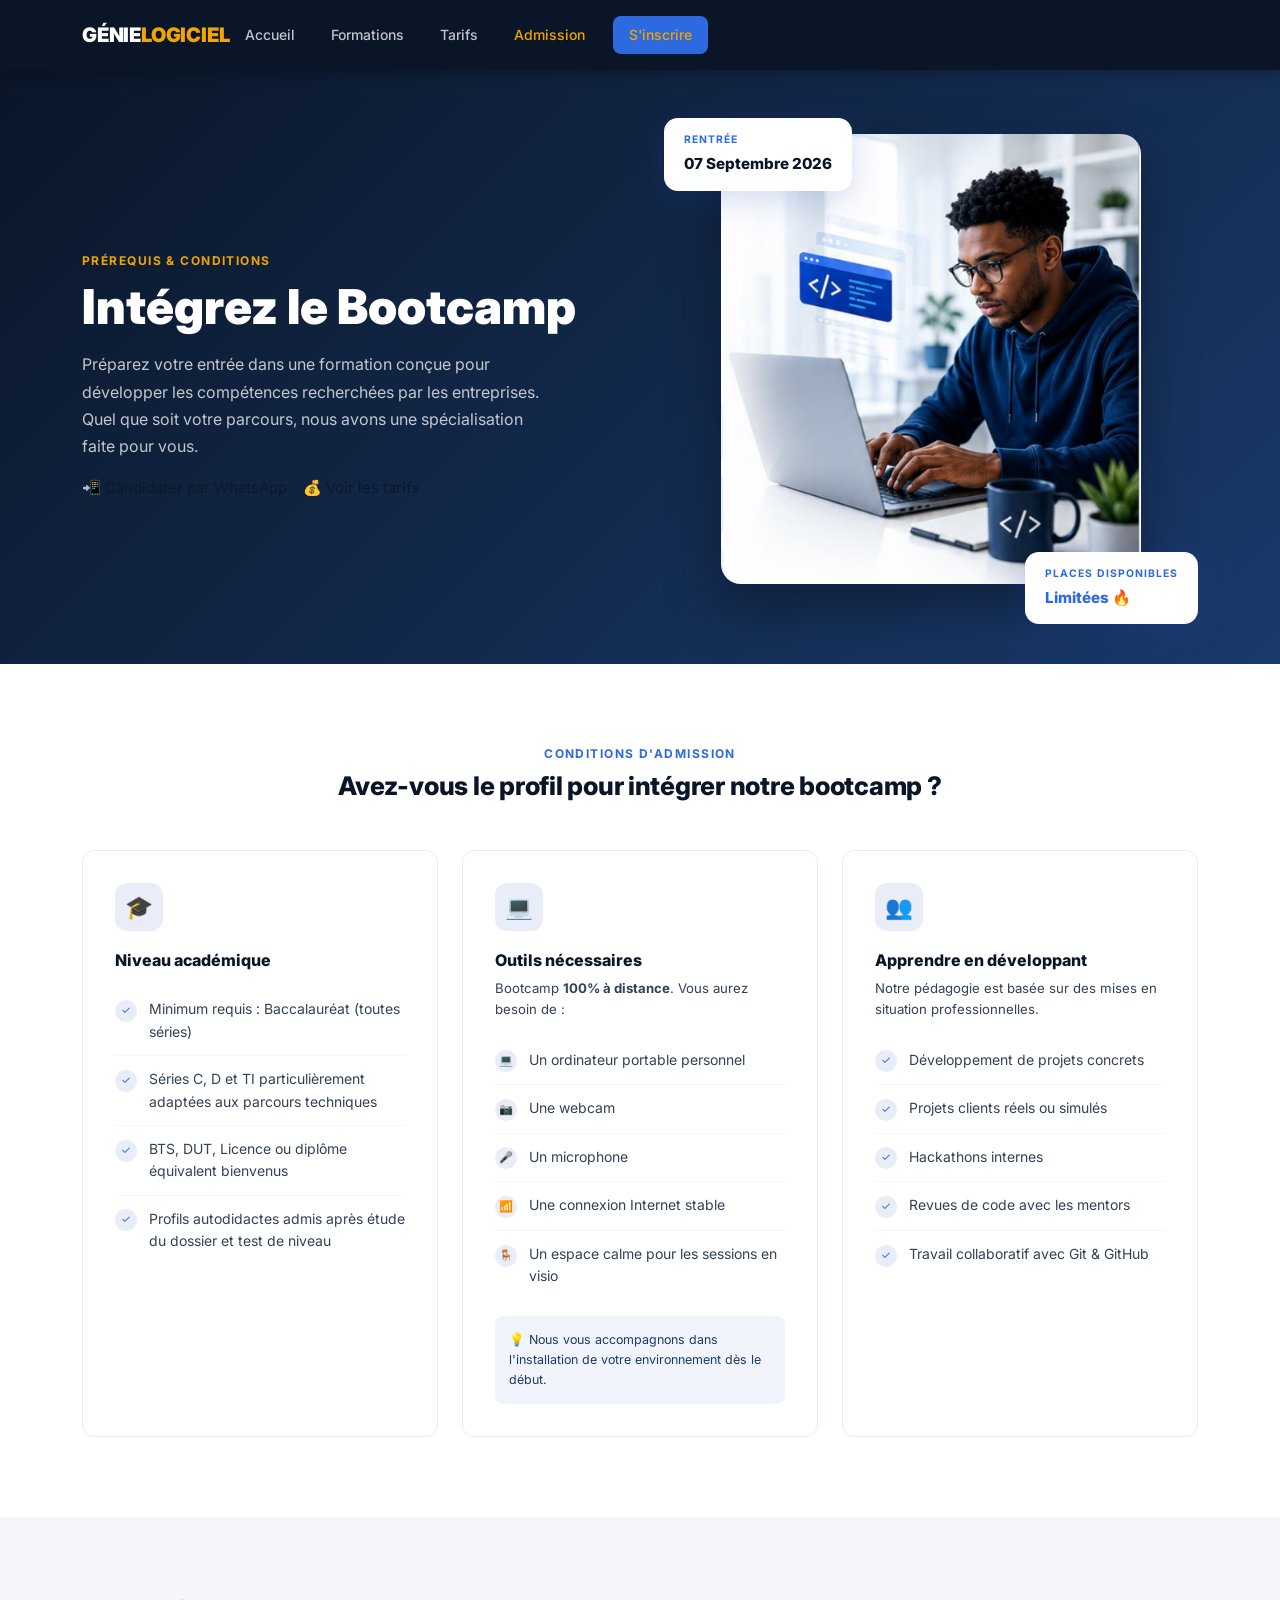
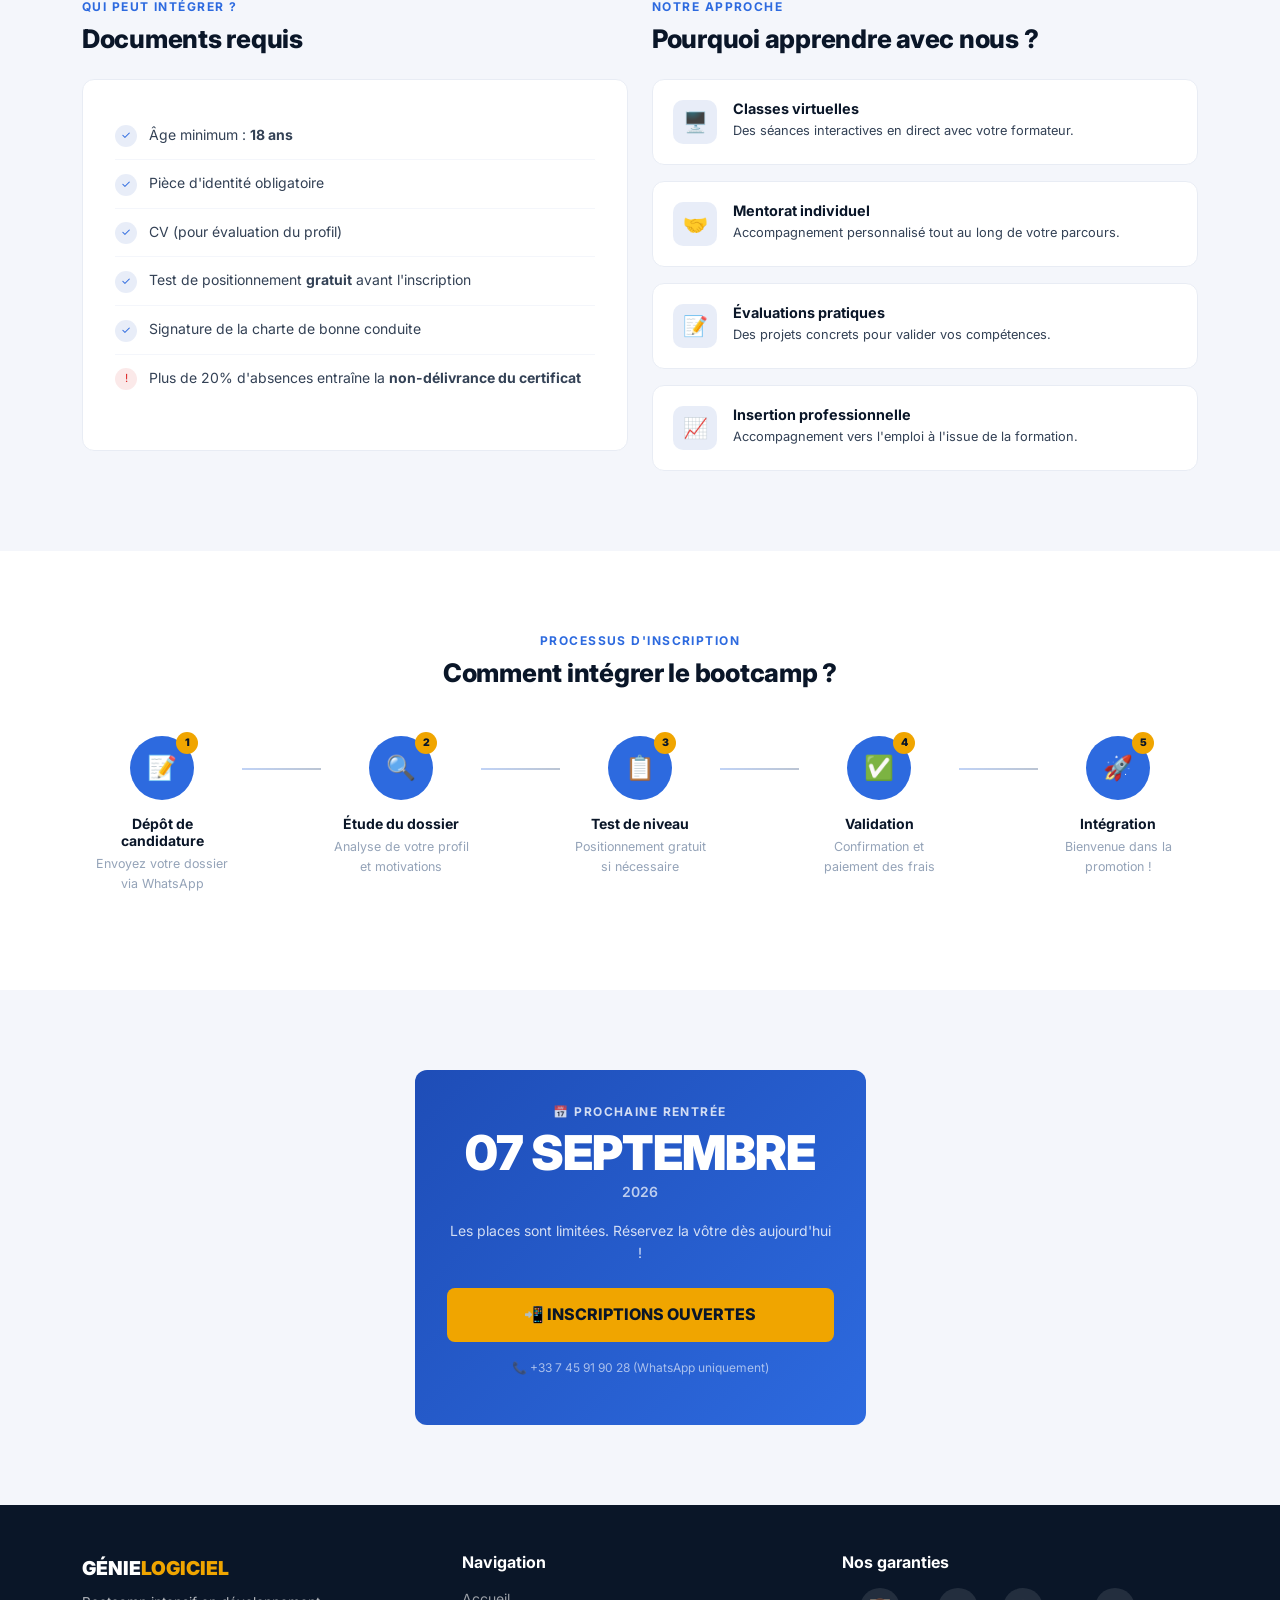
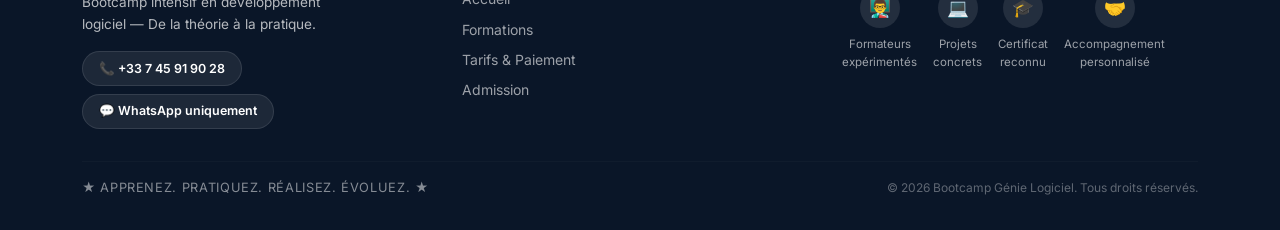
==== admission.html @ 3c38f4bf "feat(design): mise  en place des pages html, css, bootstrap" ====
<!DOCTYPE html>
<html lang="fr">
<head>
  <meta charset="UTF-8">
  <meta name="viewport" content="width=device-width, initial-scale=1.0">
  <title>Admission — Bootcamp Génie Logiciel</title>
  <link href="https://cdn.jsdelivr.net/npm/bootstrap@5.3.3/dist/css/bootstrap.min.css" rel="stylesheet">
  <link href="https://fonts.googleapis.com/css2?family=Inter:wght@400;500;600;700;800;900&display=swap" rel="stylesheet">
  <link rel="stylesheet" href="css/style.css">
  <style>
    .admission-hero-img {
      width: 100%;
      max-width: 420px;
      border-radius: 20px;
      object-fit: cover;
      box-shadow: 0 24px 56px rgba(0,0,0,.35);
    }
    .floating-card {
      position: absolute;
      background: var(--white);
      border-radius: 14px;
      padding: .875rem 1.25rem;
      box-shadow: 0 8px 32px rgba(30,77,183,.2);
    }
    .floating-card .fc-label {
      font-size: .65rem;
      font-weight: 700;
      text-transform: uppercase;
      letter-spacing: .1em;
      color: var(--blue-light);
      margin-bottom: .2rem;
    }
    .floating-card .fc-value {
      font-size: .95rem;
      font-weight: 800;
      color: var(--blue-dark);
    }
  </style>
</head>
<body>

<div id="navbar-placeholder"></div>

<!-- ── Hero avec image homme ─────────────────────────────────────────────── -->
<section style="background:linear-gradient(135deg,var(--blue-dark) 0%,var(--blue-mid) 100%);padding:4rem 0 3rem">
  <div class="container">
    <div class="row align-items-center g-5">
      <div class="col-lg-6 fade-up">
        <div class="section-eyebrow" style="color:var(--accent)">Prérequis & Conditions</div>
        <h1 style="color:var(--white);font-size:clamp(2rem,5vw,3rem);font-weight:900;margin-bottom:1rem">
          Intégrez le Bootcamp
        </h1>
        <p style="color:rgba(255,255,255,.75);font-size:1rem;max-width:460px;line-height:1.7">
          Préparez votre entrée dans une formation conçue pour développer les compétences
          recherchées par les entreprises. Quel que soit votre parcours, nous avons une
          spécialisation faite pour vous.
        </p>
        <div class="d-flex flex-wrap gap-3 mt-3">
          <a href="https://wa.me/33745919028" target="_blank" class="btn-cta">
            📲 Candidater par WhatsApp
          </a>
          <a href="tarifs.html" class="btn-outline">
            💰 Voir les tarifs
          </a>
        </div>
      </div>

      <!-- Image homme -->
      <div class="col-lg-6 d-none d-lg-block fade-up-2">
        <div style="position:relative;display:flex;justify-content:center;padding-bottom:2rem">
          <img src="assets/dev-man.png" alt="Apprenant en formation" class="admission-hero-img">
          <!-- Badge flottant haut gauche -->
          <div class="floating-card" style="top:-1rem;left:0">
            <div class="fc-label">Rentrée</div>
            <div class="fc-value">07 Septembre 2026</div>
          </div>
          <!-- Badge flottant bas droite -->
          <div class="floating-card" style="bottom:-.5rem;right:0">
            <div class="fc-label">Places disponibles</div>
            <div class="fc-value" style="color:var(--blue-light)">Limitées 🔥</div>
          </div>
        </div>
      </div>
    </div>
  </div>
</section>

<!-- ── Prérequis ──────────────────────────────────────────────────────────── -->
<section class="section">
  <div class="container">
    <div class="text-center mb-5 reveal">
      <div class="section-eyebrow">Conditions d'admission</div>
      <h2 class="section-title">Avez-vous le profil pour intégrer notre bootcamp ?</h2>
    </div>
    <div class="row g-4">
      <div class="col-lg-4 reveal">
        <div style="background:var(--white);border:1px solid var(--gray-200);border-radius:var(--radius);padding:2rem;height:100%">
          <div style="width:48px;height:48px;border-radius:12px;background:rgba(30,77,183,.1);
                      color:var(--blue-light);font-size:1.4rem;display:flex;align-items:center;
                      justify-content:center;margin-bottom:1.25rem">🎓</div>
          <h4 style="font-size:1rem;font-weight:800;color:var(--blue-dark);margin-bottom:1rem">Niveau académique</h4>
          <ul style="list-style:none;padding:0">
            <li class="admission-check"><div class="check-icon">✓</div><span>Minimum requis : Baccalauréat (toutes séries)</span></li>
            <li class="admission-check"><div class="check-icon">✓</div><span>Séries C, D et TI particulièrement adaptées aux parcours techniques</span></li>
            <li class="admission-check"><div class="check-icon">✓</div><span>BTS, DUT, Licence ou diplôme équivalent bienvenus</span></li>
            <li class="admission-check"><div class="check-icon">✓</div><span>Profils autodidactes admis après étude du dossier et test de niveau</span></li>
          </ul>
        </div>
      </div>
      <div class="col-lg-4 reveal">
        <div style="background:var(--white);border:1px solid var(--gray-200);border-radius:var(--radius);padding:2rem;height:100%">
          <div style="width:48px;height:48px;border-radius:12px;background:rgba(30,77,183,.1);
                      color:var(--blue-light);font-size:1.4rem;display:flex;align-items:center;
                      justify-content:center;margin-bottom:1.25rem">💻</div>
          <h4 style="font-size:1rem;font-weight:800;color:var(--blue-dark);margin-bottom:.5rem">Outils nécessaires</h4>
          <p style="font-size:.825rem;color:var(--gray-700);margin-bottom:1rem">Bootcamp <strong>100% à distance</strong>. Vous aurez besoin de :</p>
          <ul style="list-style:none;padding:0">
            <li class="admission-check"><div class="check-icon">💻</div><span>Un ordinateur portable personnel</span></li>
            <li class="admission-check"><div class="check-icon">📷</div><span>Une webcam</span></li>
            <li class="admission-check"><div class="check-icon">🎤</div><span>Un microphone</span></li>
            <li class="admission-check"><div class="check-icon">📶</div><span>Une connexion Internet stable</span></li>
            <li class="admission-check"><div class="check-icon">🪑</div><span>Un espace calme pour les sessions en visio</span></li>
          </ul>
          <div style="background:rgba(30,77,183,.06);border-radius:var(--radius-sm);padding:.875rem;margin-top:1rem">
            <p style="font-size:.78rem;color:var(--blue-mid);margin:0;line-height:1.6">
              💡 Nous vous accompagnons dans l'installation de votre environnement dès le début.
            </p>
          </div>
        </div>
      </div>
      <div class="col-lg-4 reveal">
        <div style="background:var(--white);border:1px solid var(--gray-200);border-radius:var(--radius);padding:2rem;height:100%">
          <div style="width:48px;height:48px;border-radius:12px;background:rgba(30,77,183,.1);
                      color:var(--blue-light);font-size:1.4rem;display:flex;align-items:center;
                      justify-content:center;margin-bottom:1.25rem">👥</div>
          <h4 style="font-size:1rem;font-weight:800;color:var(--blue-dark);margin-bottom:.5rem">Apprendre en développant</h4>
          <p style="font-size:.825rem;color:var(--gray-700);margin-bottom:1rem">Notre pédagogie est basée sur des mises en situation professionnelles.</p>
          <ul style="list-style:none;padding:0">
            <li class="admission-check"><div class="check-icon">✓</div><span>Développement de projets concrets</span></li>
            <li class="admission-check"><div class="check-icon">✓</div><span>Projets clients réels ou simulés</span></li>
            <li class="admission-check"><div class="check-icon">✓</div><span>Hackathons internes</span></li>
            <li class="admission-check"><div class="check-icon">✓</div><span>Revues de code avec les mentors</span></li>
            <li class="admission-check"><div class="check-icon">✓</div><span>Travail collaboratif avec Git & GitHub</span></li>
          </ul>
        </div>
      </div>
    </div>
  </div>
</section>

<!-- ── Conditions spécifiques ─────────────────────────────────────────────── -->
<section class="section section-alt">
  <div class="container">
    <div class="row g-4 justify-content-center">
      <div class="col-lg-6 reveal">
        <div class="section-eyebrow">Qui peut intégrer ?</div>
        <h2 class="section-title mb-4">Documents requis</h2>
        <div style="background:var(--white);border:1px solid var(--gray-200);border-radius:var(--radius);padding:2rem">
          <ul style="list-style:none;padding:0">
            <li class="admission-check"><div class="check-icon">✓</div><span>Âge minimum : <strong>18 ans</strong></span></li>
            <li class="admission-check"><div class="check-icon">✓</div><span>Pièce d'identité obligatoire</span></li>
            <li class="admission-check"><div class="check-icon">✓</div><span>CV (pour évaluation du profil)</span></li>
            <li class="admission-check"><div class="check-icon">✓</div><span>Test de positionnement <strong>gratuit</strong> avant l'inscription</span></li>
            <li class="admission-check"><div class="check-icon">✓</div><span>Signature de la charte de bonne conduite</span></li>
            <li class="admission-check">
              <div class="check-icon" style="background:rgba(220,38,38,.1);color:#dc2626">!</div>
              <span>Plus de 20% d'absences entraîne la <strong>non-délivrance du certificat</strong></span>
            </li>
          </ul>
        </div>
      </div>

      <!-- Pourquoi nous -->
      <div class="col-lg-6 reveal">
        <div class="section-eyebrow">Notre approche</div>
        <h2 class="section-title mb-4">Pourquoi apprendre avec nous ?</h2>
        <div class="d-flex flex-column gap-3">
          <div class="why-card">
            <div class="why-icon">🖥️</div>
            <div><h6>Classes virtuelles</h6><p>Des séances interactives en direct avec votre formateur.</p></div>
          </div>
          <div class="why-card">
            <div class="why-icon">🤝</div>
            <div><h6>Mentorat individuel</h6><p>Accompagnement personnalisé tout au long de votre parcours.</p></div>
          </div>
          <div class="why-card">
            <div class="why-icon">📝</div>
            <div><h6>Évaluations pratiques</h6><p>Des projets concrets pour valider vos compétences.</p></div>
          </div>
          <div class="why-card">
            <div class="why-icon">📈</div>
            <div><h6>Insertion professionnelle</h6><p>Accompagnement vers l'emploi à l'issue de la formation.</p></div>
          </div>
        </div>
      </div>
    </div>
  </div>
</section>

<!-- ── Process ────────────────────────────────────────────────────────────── -->
<section class="section">
  <div class="container">
    <div class="text-center mb-5 reveal">
      <div class="section-eyebrow">Processus d'inscription</div>
      <h2 class="section-title">Comment intégrer le bootcamp ?</h2>
    </div>
    <div class="d-flex align-items-start justify-content-center flex-wrap gap-0 reveal">
      <div class="process-step" style="max-width:160px">
        <div class="step-icon">📝<div class="step-num">1</div></div>
        <h5>Dépôt de candidature</h5>
        <p>Envoyez votre dossier via WhatsApp</p>
      </div>
      <div class="process-connector d-none d-md-block" style="min-width:40px;margin-top:2rem"></div>
      <div class="process-step" style="max-width:160px">
        <div class="step-icon">🔍<div class="step-num">2</div></div>
        <h5>Étude du dossier</h5>
        <p>Analyse de votre profil et motivations</p>
      </div>
      <div class="process-connector d-none d-md-block" style="min-width:40px;margin-top:2rem"></div>
      <div class="process-step" style="max-width:160px">
        <div class="step-icon">📋<div class="step-num">3</div></div>
        <h5>Test de niveau</h5>
        <p>Positionnement gratuit si nécessaire</p>
      </div>
      <div class="process-connector d-none d-md-block" style="min-width:40px;margin-top:2rem"></div>
      <div class="process-step" style="max-width:160px">
        <div class="step-icon">✅<div class="step-num">4</div></div>
        <h5>Validation</h5>
        <p>Confirmation et paiement des frais</p>
      </div>
      <div class="process-connector d-none d-md-block" style="min-width:40px;margin-top:2rem"></div>
      <div class="process-step" style="max-width:160px">
        <div class="step-icon">🚀<div class="step-num">5</div></div>
        <h5>Intégration</h5>
        <p>Bienvenue dans la promotion !</p>
      </div>
    </div>
  </div>
</section>

<!-- ── Rentree CTA ────────────────────────────────────────────────────────── -->
<section class="section section-alt">
  <div class="container">
    <div class="row g-4 justify-content-center">
      <div class="col-lg-5 reveal">
        <div class="rentree-box">
          <div class="section-eyebrow" style="color:rgba(255,255,255,.8)">📅 Prochaine rentrée</div>
          <div class="rentree-date mt-2 mb-1">07 SEPTEMBRE</div>
          <div style="color:rgba(255,255,255,.7);font-size:.875rem;font-weight:600">2026</div>
          <p style="color:rgba(255,255,255,.8);font-size:.875rem;margin:1rem 0 1.5rem">
            Les places sont limitées. Réservez la vôtre dès aujourd'hui !
          </p>
          <a href="https://wa.me/33745919028" target="_blank" class="btn-inscrit">
            📲 INSCRIPTIONS OUVERTES
          </a>
          <p style="color:rgba(255,255,255,.6);font-size:.75rem;margin-top:1rem">
            📞 +33 7 45 91 90 28 (WhatsApp uniquement)
          </p>
        </div>
      </div>
    </div>
  </div>
</section>

<div id="footer-placeholder"></div>
<script src="https://cdn.jsdelivr.net/npm/bootstrap@5.3.3/dist/js/bootstrap.bundle.min.js"></script>
<script src="js/layout.js"></script>
<script src="js/main.js"></script>
</body>
</html>
---- css/style.css ----
/* ── Variables ─────────────────────────────────────────────────────────────── */
:root {
  --blue-dark:   #0a1628;
  --blue-mid:    #1a3a6b;
  --blue-main:   #1e4db7;
  --blue-light:  #2d6adf;
  --accent:      #f0a500;
  --white:       #ffffff;
  --gray-100:    #f4f6fb;
  --gray-200:    #e8ecf4;
  --gray-400:    #94a3b8;
  --gray-700:    #334155;
  --text:        #0f172a;
  --radius:      12px;
  --radius-sm:   8px;
  --shadow:      0 4px 24px rgba(30,77,183,.12);
  --shadow-lg:   0 8px 40px rgba(10,22,40,.18);
}

/* ── Reset & Base ──────────────────────────────────────────────────────────── */
*, *::before, *::after { box-sizing: border-box; margin: 0; padding: 0; }

body {
  font-family: 'Inter', 'Segoe UI', sans-serif;
  color: var(--text);
  background: var(--white);
  line-height: 1.6;
  font-size: 15px;
}

a { color: inherit; text-decoration: none; }
img { max-width: 100%; height: auto; }

/* ── Typography ────────────────────────────────────────────────────────────── */
.display-title {
  font-size: clamp(2.5rem, 6vw, 4.5rem);
  font-weight: 900;
  line-height: 1.05;
  letter-spacing: -.02em;
}

.display-title .accent { color: var(--accent); }
.display-title .blue   { color: var(--blue-light); }

.section-title {
  font-size: clamp(1.2rem, 3vw, 1.6rem);
  font-weight: 800;
  color: var(--blue-dark);
  letter-spacing: -.01em;
}

.section-eyebrow {
  font-size: .75rem;
  font-weight: 700;
  letter-spacing: .12em;
  text-transform: uppercase;
  color: var(--blue-light);
  margin-bottom: .5rem;
}

/* ── Navbar ────────────────────────────────────────────────────────────────── */
.navbar-bootcamp {
  background: var(--blue-dark);
  padding: 1rem 0;
  position: sticky;
  top: 0;
  z-index: 1000;
  box-shadow: 0 2px 16px rgba(0,0,0,.3);
}

.navbar-bootcamp .brand {
  font-size: 1.25rem;
  font-weight: 900;
  color: var(--white);
  letter-spacing: -.01em;
}

.navbar-bootcamp .brand span { color: var(--accent); }

.navbar-bootcamp .nav-link {
  color: rgba(255,255,255,.75) !important;
  font-size: .875rem;
  font-weight: 500;
  transition: color .2s;
  padding: .5rem 1rem !important;
}

.navbar-bootcamp .nav-link:hover { color: var(--white) !important; }

.navbar-bootcamp .nav-link.active { color: var(--accent) !important; }

.btn-nav {
  background: var(--blue-light);
  color: var(--white) !important;
  border-radius: var(--radius-sm);
  padding: .5rem 1.25rem !important;
  font-weight: 700;
  transition: background .2s;
}

.btn-nav:hover { background: var(--accent) !important; color: var(--blue-dark) !important; }

/* ── Hero ──────────────────────────────────────────────────────────────────── */
.hero {
  background: linear-gradient(135deg, var(--blue-dark) 0%, var(--blue-mid) 60%, var(--blue-main) 100%);
  padding: 5rem 0 4rem;
  position: relative;
  overflow: hidden;
}

.hero::before {
  content: '</>';
  position: absolute;
  right: -2rem;
  top: 50%;
  transform: translateY(-50%);
  font-size: clamp(8rem, 20vw, 18rem);
  font-weight: 900;
  color: rgba(255,255,255,.04);
  font-family: monospace;
  pointer-events: none;
}

.hero .badge-stage {
  display: inline-flex;
  align-items: center;
  gap: .5rem;
  background: var(--blue-light);
  color: var(--white);
  font-size: .8rem;
  font-weight: 700;
  padding: .5rem 1rem;
  border-radius: 100px;
  margin-bottom: 1.5rem;
}

.hero h1 {
  font-size: clamp(2.8rem, 7vw, 5rem);
  font-weight: 900;
  color: var(--white);
  line-height: 1;
  letter-spacing: -.03em;
  margin-bottom: 1rem;
}

.hero h1 .subtitle {
  display: block;
  font-size: clamp(1rem, 2.5vw, 1.5rem);
  font-weight: 400;
  color: rgba(255,255,255,.7);
  letter-spacing: 0;
  margin-top: .5rem;
}

.hero .tagline {
  color: rgba(255,255,255,.8);
  font-size: 1.05rem;
  margin: 1.5rem 0 2rem;
  max-width: 480px;
}

.hero .btn-cta {
  background: var(--accent);
  color: var(--blue-dark);
  font-weight: 800;
  font-size: 1rem;
  padding: .875rem 2rem;
  border-radius: var(--radius-sm);
  border: none;
  transition: transform .2s, box-shadow .2s;
  display: inline-flex;
  align-items: center;
  gap: .5rem;
}

.hero .btn-cta:hover {
  transform: translateY(-2px);
  box-shadow: 0 8px 24px rgba(240,165,0,.4);
}

.hero .btn-outline {
  border: 2px solid rgba(255,255,255,.3);
  color: var(--white);
  font-weight: 600;
  padding: .875rem 1.5rem;
  border-radius: var(--radius-sm);
  transition: border-color .2s, background .2s;
  display: inline-flex;
  align-items: center;
  gap: .5rem;
}

.hero .btn-outline:hover { border-color: var(--white); background: rgba(255,255,255,.08); }

.hero-pills {
  display: flex;
  flex-wrap: wrap;
  gap: .75rem;
  margin-top: 2.5rem;
}

.hero-pill {
  display: flex;
  align-items: center;
  gap: .5rem;
  background: rgba(255,255,255,.1);
  border: 1px solid rgba(255,255,255,.15);
  color: var(--white);
  font-size: .8rem;
  font-weight: 600;
  padding: .4rem .9rem;
  border-radius: 100px;
}

.hero-pill .dot {
  width: 6px; height: 6px;
  border-radius: 50%;
  background: var(--accent);
}

/* ── Section base ──────────────────────────────────────────────────────────── */
.section { padding: 5rem 0; }
.section-alt { background: var(--gray-100); }
.section-dark { background: var(--blue-dark); }

/* ── Cards ─────────────────────────────────────────────────────────────────── */
.card-spec {
  background: var(--white);
  border: 1px solid var(--gray-200);
  border-radius: var(--radius);
  padding: 1.75rem;
  height: 100%;
  transition: box-shadow .2s, transform .2s;
}

.card-spec:hover {
  box-shadow: var(--shadow);
  transform: translateY(-3px);
}

.card-spec .card-num {
  width: 36px; height: 36px;
  border-radius: 10px;
  background: var(--blue-main);
  color: var(--white);
  font-size: .85rem;
  font-weight: 800;
  display: flex;
  align-items: center;
  justify-content: center;
  margin-bottom: 1rem;
}

.card-spec h3 {
  font-size: 1.05rem;
  font-weight: 800;
  color: var(--blue-dark);
  margin-bottom: .5rem;
}

.card-spec p {
  font-size: .875rem;
  color: var(--gray-700);
  margin-bottom: 1rem;
}

.card-spec .tech-list {
  display: flex;
  flex-wrap: wrap;
  gap: .4rem;
  margin-bottom: 1rem;
}

.tech-badge {
  font-size: .72rem;
  font-weight: 600;
  padding: .25rem .6rem;
  border-radius: 6px;
  background: var(--gray-100);
  color: var(--blue-mid);
  border: 1px solid var(--gray-200);
}

.card-spec .card-meta {
  border-top: 1px solid var(--gray-200);
  padding-top: 1rem;
  margin-top: auto;
  display: flex;
  justify-content: space-between;
  align-items: center;
}

.card-spec .meta-duration {
  font-size: .78rem;
  color: var(--gray-400);
  font-weight: 500;
}

.card-spec .meta-price {
  font-size: .95rem;
  font-weight: 800;
  color: var(--blue-light);
}

.card-spec .card-badge {
  font-size: .7rem;
  font-weight: 700;
  padding: .2rem .5rem;
  border-radius: 4px;
  background: rgba(30,77,183,.1);
  color: var(--blue-light);
}

/* ── Technology grid ───────────────────────────────────────────────────────── */
.tech-category {
  background: var(--white);
  border: 1px solid var(--gray-200);
  border-radius: var(--radius);
  padding: 1.5rem;
  height: 100%;
}

.tech-category h4 {
  font-size: .8rem;
  font-weight: 800;
  text-transform: uppercase;
  letter-spacing: .1em;
  color: var(--blue-light);
  margin-bottom: 1rem;
  padding-bottom: .75rem;
  border-bottom: 2px solid var(--blue-light);
  display: flex;
  align-items: center;
  gap: .5rem;
}

.tech-category ul {
  list-style: none;
  padding: 0;
}

.tech-category ul li {
  font-size: .875rem;
  color: var(--gray-700);
  padding: .4rem 0;
  border-bottom: 1px solid var(--gray-100);
  display: flex;
  align-items: center;
  gap: .5rem;
}

.tech-category ul li:last-child { border-bottom: none; }

.tech-category ul li::before {
  content: '';
  width: 6px; height: 6px;
  border-radius: 50%;
  background: var(--blue-light);
  flex-shrink: 0;
}

/* ── Pricing table ─────────────────────────────────────────────────────────── */
.pricing-table {
  border-radius: var(--radius);
  overflow: hidden;
  box-shadow: var(--shadow);
}

.pricing-table thead {
  background: var(--blue-dark);
  color: var(--white);
}

.pricing-table thead th {
  padding: 1rem 1.25rem;
  font-size: .8rem;
  font-weight: 700;
  text-transform: uppercase;
  letter-spacing: .08em;
}

.pricing-table tbody tr {
  border-bottom: 1px solid var(--gray-200);
  transition: background .15s;
}

.pricing-table tbody tr:hover { background: var(--gray-100); }

.pricing-table tbody td {
  padding: 1rem 1.25rem;
  font-size: .9rem;
  vertical-align: middle;
}

.pricing-table .price-standard { color: var(--gray-700); }

.pricing-table .price-discounted {
  font-weight: 800;
  color: var(--blue-light);
}

.pricing-table .row-icon {
  width: 32px; height: 32px;
  border-radius: 8px;
  background: rgba(30,77,183,.1);
  display: flex;
  align-items: center;
  justify-content: center;
  font-size: 1rem;
}

.discount-badge {
  display: inline-flex;
  align-items: center;
  gap: .4rem;
  background: rgba(30,77,183,.1);
  color: var(--blue-light);
  font-size: .8rem;
  font-weight: 700;
  padding: .5rem 1rem;
  border-radius: 100px;
}

/* ── Process steps ─────────────────────────────────────────────────────────── */
.process-step {
  display: flex;
  flex-direction: column;
  align-items: center;
  text-align: center;
  position: relative;
  padding: 0 .5rem;
}

.process-step .step-icon {
  width: 64px; height: 64px;
  border-radius: 50%;
  background: var(--blue-light);
  color: var(--white);
  font-size: 1.5rem;
  display: flex;
  align-items: center;
  justify-content: center;
  margin-bottom: 1rem;
  position: relative;
  z-index: 1;
}

.process-step .step-num {
  position: absolute;
  top: -4px;
  right: -4px;
  width: 22px; height: 22px;
  border-radius: 50%;
  background: var(--accent);
  color: var(--blue-dark);
  font-size: .65rem;
  font-weight: 900;
  display: flex;
  align-items: center;
  justify-content: center;
}

.process-step h5 {
  font-size: .875rem;
  font-weight: 700;
  color: var(--blue-dark);
  margin-bottom: .25rem;
}

.process-step p {
  font-size: .78rem;
  color: var(--gray-400);
}

.process-connector {
  flex: 1;
  height: 2px;
  background: linear-gradient(90deg, var(--blue-light), var(--blue-mid));
  margin-top: -2.5rem;
  opacity: .3;
}

/* ── Why us cards ──────────────────────────────────────────────────────────── */
.why-card {
  display: flex;
  align-items: flex-start;
  gap: 1rem;
  padding: 1.25rem;
  border-radius: var(--radius);
  background: var(--white);
  border: 1px solid var(--gray-200);
  height: 100%;
  transition: box-shadow .2s;
}

.why-card:hover { box-shadow: var(--shadow); }

.why-card .why-icon {
  width: 44px; height: 44px;
  border-radius: 10px;
  background: rgba(30,77,183,.1);
  color: var(--blue-light);
  font-size: 1.25rem;
  display: flex;
  align-items: center;
  justify-content: center;
  flex-shrink: 0;
}

.why-card h6 {
  font-size: .9rem;
  font-weight: 700;
  color: var(--blue-dark);
  margin-bottom: .25rem;
}

.why-card p {
  font-size: .8rem;
  color: var(--gray-700);
  margin: 0;
}

/* ── Admission list ────────────────────────────────────────────────────────── */
.admission-check {
  display: flex;
  align-items: flex-start;
  gap: .75rem;
  padding: .75rem 0;
  border-bottom: 1px solid var(--gray-100);
}

.admission-check:last-child { border-bottom: none; }

.admission-check .check-icon {
  width: 22px; height: 22px;
  border-radius: 50%;
  background: rgba(30,77,183,.1);
  color: var(--blue-light);
  font-size: .7rem;
  display: flex;
  align-items: center;
  justify-content: center;
  flex-shrink: 0;
  margin-top: .1rem;
}

.admission-check span {
  font-size: .875rem;
  color: var(--gray-700);
}

/* ── Rentree box ───────────────────────────────────────────────────────────── */
.rentree-box {
  background: linear-gradient(135deg, var(--blue-main), var(--blue-light));
  border-radius: var(--radius);
  padding: 2rem;
  color: var(--white);
  text-align: center;
}

.rentree-box .rentree-date {
  font-size: clamp(2rem, 5vw, 3rem);
  font-weight: 900;
  letter-spacing: -.02em;
  line-height: 1;
}

.rentree-box .btn-inscrit {
  background: var(--accent);
  color: var(--blue-dark);
  font-weight: 800;
  padding: .875rem 2rem;
  border-radius: var(--radius-sm);
  border: none;
  display: inline-flex;
  align-items: center;
  gap: .5rem;
  font-size: 1rem;
  transition: transform .2s;
  width: 100%;
  justify-content: center;
}

.rentree-box .btn-inscrit:hover { transform: scale(1.02); }

/* ── Payment table ─────────────────────────────────────────────────────────── */
.payment-row {
  display: flex;
  align-items: flex-start;
  gap: 1rem;
  padding: 1rem 0;
  border-bottom: 1px solid var(--gray-200);
}

.payment-row:last-child { border-bottom: none; }

.payment-row .pay-icon {
  width: 36px; height: 36px;
  border-radius: 8px;
  background: rgba(30,77,183,.1);
  color: var(--blue-light);
  font-size: 1rem;
  display: flex;
  align-items: center;
  justify-content: center;
  flex-shrink: 0;
}

.payment-row strong {
  font-size: .875rem;
  color: var(--blue-dark);
  display: block;
  margin-bottom: .2rem;
}

.payment-row span {
  font-size: .8rem;
  color: var(--gray-700);
}

/* ── Footer ────────────────────────────────────────────────────────────────── */
.footer {
  background: var(--blue-dark);
  padding: 3rem 0 2rem;
  color: rgba(255,255,255,.7);
}

.footer .brand {
  font-size: 1.2rem;
  font-weight: 900;
  color: var(--white);
  margin-bottom: .5rem;
}

.footer .brand span { color: var(--accent); }

.footer-badge {
  display: inline-flex;
  align-items: center;
  gap: .5rem;
  background: rgba(255,255,255,.08);
  border: 1px solid rgba(255,255,255,.1);
  border-radius: 100px;
  padding: .4rem 1rem;
  font-size: .78rem;
  color: var(--white);
  font-weight: 600;
}

.footer .footer-icon {
  display: flex;
  flex-direction: column;
  align-items: center;
  gap: .4rem;
  font-size: .72rem;
  color: rgba(255,255,255,.6);
  text-align: center;
}

.footer .footer-icon .icon-circle {
  width: 40px; height: 40px;
  border-radius: 50%;
  background: rgba(255,255,255,.1);
  display: flex;
  align-items: center;
  justify-content: center;
  font-size: 1.1rem;
  color: var(--white);
}

.footer-divider {
  border-color: rgba(255,255,255,.1);
  margin: 2rem 0 1rem;
}

.footer .tagline-footer {
  font-size: .8rem;
  color: rgba(255,255,255,.5);
  letter-spacing: .05em;
}

/* ── Page nav tabs ─────────────────────────────────────────────────────────── */
.page-tabs {
  display: flex;
  gap: 0;
  background: var(--gray-100);
  border-radius: var(--radius-sm);
  padding: .35rem;
  flex-wrap: wrap;
}

.page-tab {
  flex: 1;
  min-width: 120px;
  text-align: center;
  padding: .6rem 1rem;
  border-radius: 6px;
  font-size: .8rem;
  font-weight: 600;
  color: var(--gray-700);
  cursor: pointer;
  transition: all .2s;
  border: none;
  background: none;
}

.page-tab.active {
  background: var(--white);
  color: var(--blue-light);
  box-shadow: 0 2px 8px rgba(0,0,0,.08);
}

/* ── Responsive ────────────────────────────────────────────────────────────── */
@media (max-width: 768px) {
  .section { padding: 3rem 0; }
  .hero { padding: 3rem 0 2.5rem; }
  .hero::before { font-size: 6rem; opacity: .03; }
  .process-connector { display: none; }
}

/* ── Animations ────────────────────────────────────────────────────────────── */
@keyframes fadeUp {
  from { opacity: 0; transform: translateY(20px); }
  to   { opacity: 1; transform: translateY(0); }
}

.fade-up { animation: fadeUp .5s ease forwards; }
.fade-up-2 { animation: fadeUp .5s .1s ease both; }
.fade-up-3 { animation: fadeUp .5s .2s ease both; }
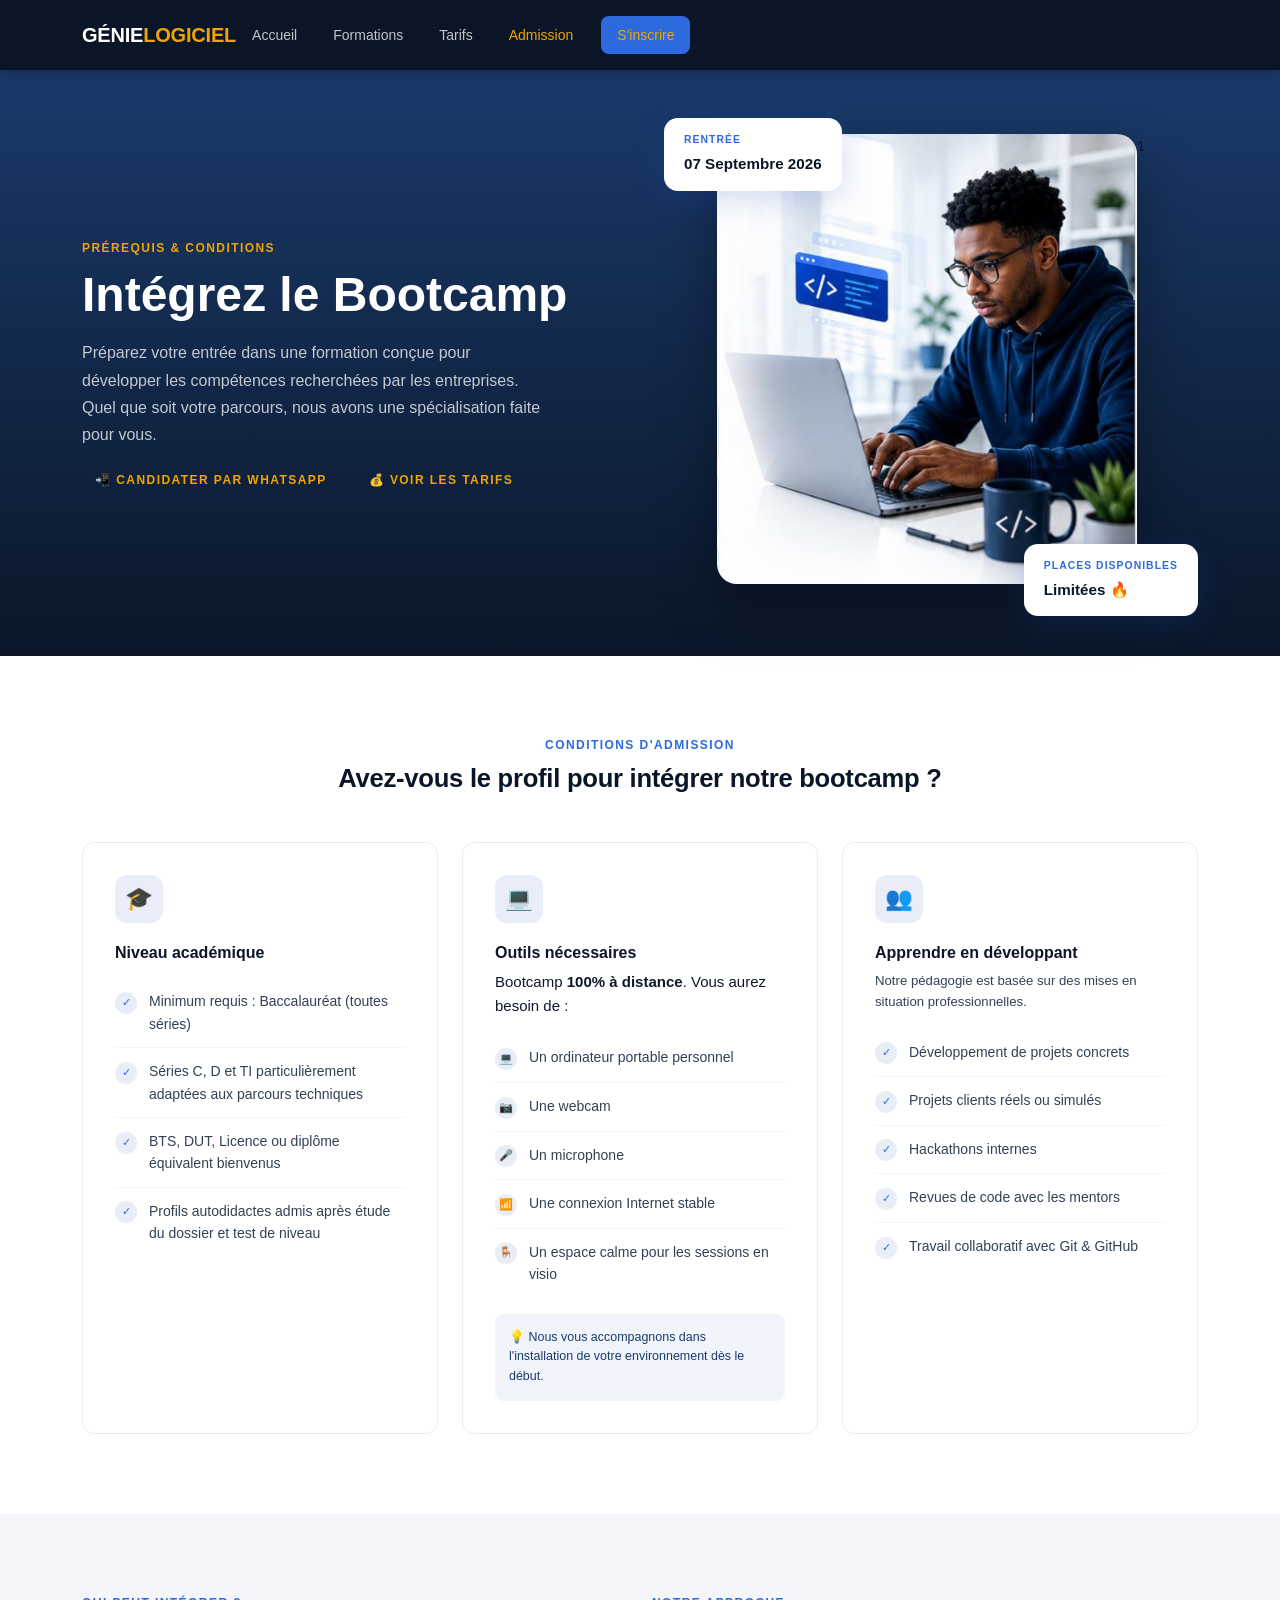
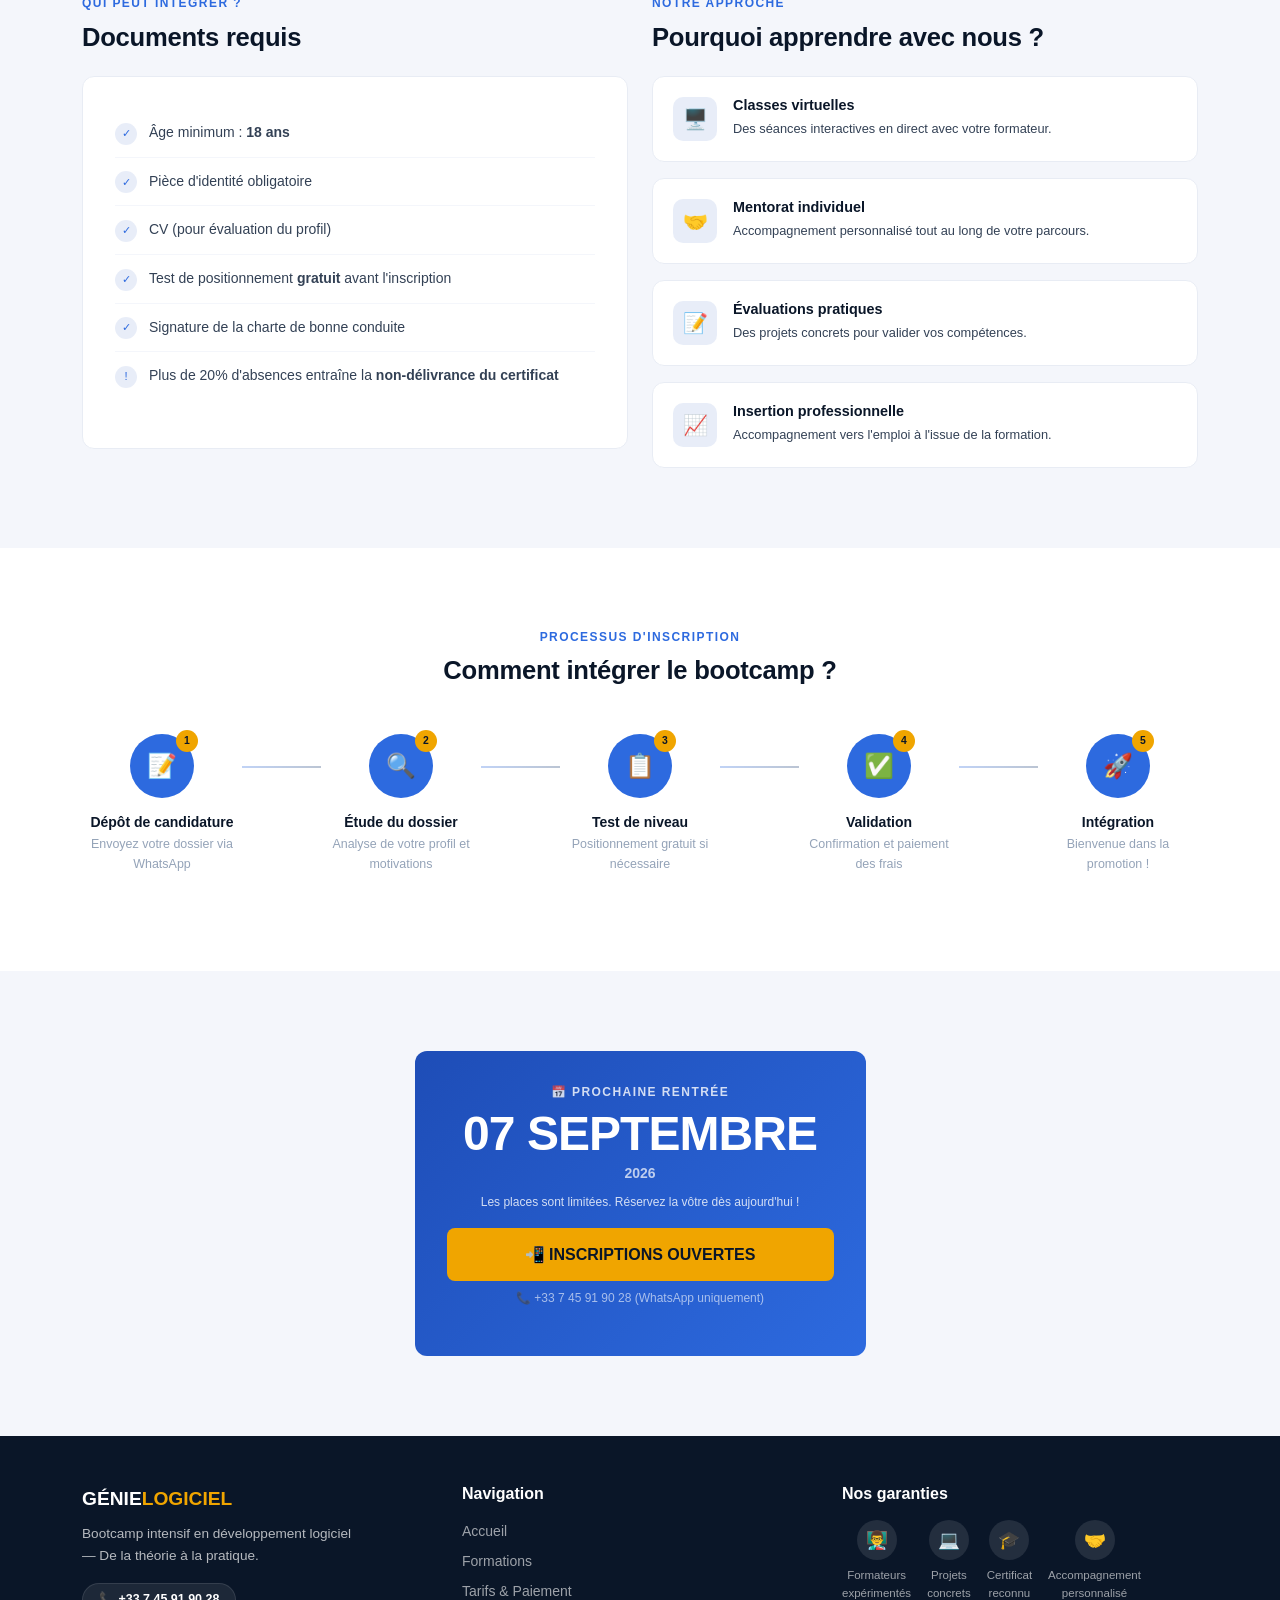
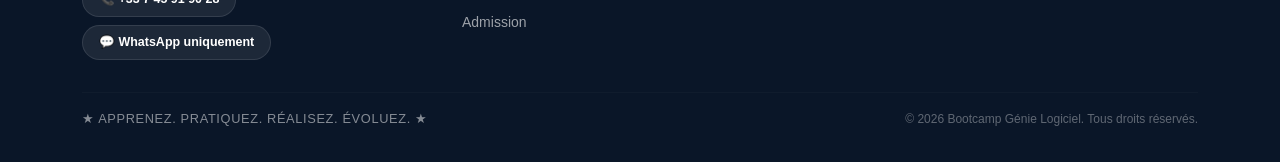
==== commit 1da747cc: "Amelioration du style du fichier admission.html" ====
--- a/admission.html
+++ b/admission.html
@@ -7,59 +7,28 @@
   <link href="https://cdn.jsdelivr.net/npm/bootstrap@5.3.3/dist/css/bootstrap.min.css" rel="stylesheet">
   <link href="https://fonts.googleapis.com/css2?family=Inter:wght@400;500;600;700;800;900&display=swap" rel="stylesheet">
   <link rel="stylesheet" href="css/style.css">
-  <style>
-    .admission-hero-img {
-      width: 100%;
-      max-width: 420px;
-      border-radius: 20px;
-      object-fit: cover;
-      box-shadow: 0 24px 56px rgba(0,0,0,.35);
-    }
-    .floating-card {
-      position: absolute;
-      background: var(--white);
-      border-radius: 14px;
-      padding: .875rem 1.25rem;
-      box-shadow: 0 8px 32px rgba(30,77,183,.2);
-    }
-    .floating-card .fc-label {
-      font-size: .65rem;
-      font-weight: 700;
-      text-transform: uppercase;
-      letter-spacing: .1em;
-      color: var(--blue-light);
-      margin-bottom: .2rem;
-    }
-    .floating-card .fc-value {
-      font-size: .95rem;
-      font-weight: 800;
-      color: var(--blue-dark);
-    }
-  </style>
 </head>
 <body>
 
 <div id="navbar-placeholder"></div>
 
 <!-- ── Hero avec image homme ─────────────────────────────────────────────── -->
-<section style="background:linear-gradient(135deg,var(--blue-dark) 0%,var(--blue-mid) 100%);padding:4rem 0 3rem">
+<section class="bg-color">
   <div class="container">
     <div class="row align-items-center g-5">
       <div class="col-lg-6 fade-up">
-        <div class="section-eyebrow" style="color:var(--accent)">Prérequis & Conditions</div>
-        <h1 style="color:var(--white);font-size:clamp(2rem,5vw,3rem);font-weight:900;margin-bottom:1rem">
-          Intégrez le Bootcamp
-        </h1>
-        <p style="color:rgba(255,255,255,.75);font-size:1rem;max-width:460px;line-height:1.7">
+        <div class="section-eyebrow jaune">Prérequis & Conditions</div>
+        <h1 class="title-color">Intégrez le Bootcamp</h1>
+        <p class="color-paragraphe ">
           Préparez votre entrée dans une formation conçue pour développer les compétences
           recherchées par les entreprises. Quel que soit votre parcours, nous avons une
           spécialisation faite pour vous.
         </p>
         <div class="d-flex flex-wrap gap-3 mt-3">
-          <a href="https://wa.me/33745919028" target="_blank" class="btn-cta">
+          <a href="https://wa.me/33745919028" target="_blank" class="btn btn-cta section-eyebrow jaune">
             📲 Candidater par WhatsApp
           </a>
-          <a href="tarifs.html" class="btn-outline">
+          <a href="tarifs.html" class=" section-eyebrow jaune btn btn-outline">
             💰 Voir les tarifs
           </a>
         </div>
@@ -67,17 +36,17 @@
 
       <!-- Image homme -->
       <div class="col-lg-6 d-none d-lg-block fade-up-2">
-        <div style="position:relative;display:flex;justify-content:center;padding-bottom:2rem">
+        <div class="position-relative d-flex justify-content-center pb-4">
           <img src="assets/dev-man.png" alt="Apprenant en formation" class="admission-hero-img">
           <!-- Badge flottant haut gauche -->
           <div class="floating-card" style="top:-1rem;left:0">
             <div class="fc-label">Rentrée</div>
             <div class="fc-value">07 Septembre 2026</div>
-          </div>
+          </div>1
           <!-- Badge flottant bas droite -->
-          <div class="floating-card" style="bottom:-.5rem;right:0">
+          <div class="floating-card position-Card" >
             <div class="fc-label">Places disponibles</div>
-            <div class="fc-value" style="color:var(--blue-light)">Limitées 🔥</div>
+            <div class="fc-value color-blue">Limitées 🔥</div>
           </div>
         </div>
       </div>
@@ -94,27 +63,23 @@
     </div>
     <div class="row g-4">
       <div class="col-lg-4 reveal">
-        <div style="background:var(--white);border:1px solid var(--gray-200);border-radius:var(--radius);padding:2rem;height:100%">
-          <div style="width:48px;height:48px;border-radius:12px;background:rgba(30,77,183,.1);
-                      color:var(--blue-light);font-size:1.4rem;display:flex;align-items:center;
-                      justify-content:center;margin-bottom:1.25rem">🎓</div>
-          <h4 style="font-size:1rem;font-weight:800;color:var(--blue-dark);margin-bottom:1rem">Niveau académique</h4>
-          <ul style="list-style:none;padding:0">
-            <li class="admission-check"><div class="check-icon">✓</div><span>Minimum requis : Baccalauréat (toutes séries)</span></li>
-            <li class="admission-check"><div class="check-icon">✓</div><span>Séries C, D et TI particulièrement adaptées aux parcours techniques</span></li>
-            <li class="admission-check"><div class="check-icon">✓</div><span>BTS, DUT, Licence ou diplôme équivalent bienvenus</span></li>
-            <li class="admission-check"><div class="check-icon">✓</div><span>Profils autodidactes admis après étude du dossier et test de niveau</span></li>
+        <div class="bg-border">
+          <div class="icone-style">🎓</div>
+          <h4 class="title-style mb-3">Niveau académique</h4>
+          <ul class="list-unstyled">
+            <li class="admission-check"><div class="check-icon ">✓</div><span>Minimum requis : Baccalauréat (toutes séries)</span></li>
+            <li class="admission-check"><div class="check-icon ">✓</div><span>Séries C, D et TI particulièrement adaptées aux parcours techniques</span></li>
+            <li class="admission-check"><div class="check-icon ">✓</div><span>BTS, DUT, Licence ou diplôme équivalent bienvenus</span></li>
+            <li class="admission-check"><div class="check-icon ">✓</div><span>Profils autodidactes admis après étude du dossier et test de niveau</span></li>
           </ul>
         </div>
       </div>
       <div class="col-lg-4 reveal">
-        <div style="background:var(--white);border:1px solid var(--gray-200);border-radius:var(--radius);padding:2rem;height:100%">
-          <div style="width:48px;height:48px;border-radius:12px;background:rgba(30,77,183,.1);
-                      color:var(--blue-light);font-size:1.4rem;display:flex;align-items:center;
-                      justify-content:center;margin-bottom:1.25rem">💻</div>
-          <h4 style="font-size:1rem;font-weight:800;color:var(--blue-dark);margin-bottom:.5rem">Outils nécessaires</h4>
-          <p style="font-size:.825rem;color:var(--gray-700);margin-bottom:1rem">Bootcamp <strong>100% à distance</strong>. Vous aurez besoin de :</p>
-          <ul style="list-style:none;padding:0">
+        <div class="bg-border">
+          <div class="icone-style">💻</div>
+          <h4 class="title-style mb-2">Outils nécessaires</h4>
+          <p class="mb-3" >Bootcamp <strong>100% à distance</strong>. Vous aurez besoin de :</p>
+          <ul class="list-unstyled">
             <li class="admission-check"><div class="check-icon">💻</div><span>Un ordinateur portable personnel</span></li>
             <li class="admission-check"><div class="check-icon">📷</div><span>Une webcam</span></li>
             <li class="admission-check"><div class="check-icon">🎤</div><span>Un microphone</span></li>
@@ -129,13 +94,11 @@
         </div>
       </div>
       <div class="col-lg-4 reveal">
-        <div style="background:var(--white);border:1px solid var(--gray-200);border-radius:var(--radius);padding:2rem;height:100%">
-          <div style="width:48px;height:48px;border-radius:12px;background:rgba(30,77,183,.1);
-                      color:var(--blue-light);font-size:1.4rem;display:flex;align-items:center;
-                      justify-content:center;margin-bottom:1.25rem">👥</div>
-          <h4 style="font-size:1rem;font-weight:800;color:var(--blue-dark);margin-bottom:.5rem">Apprendre en développant</h4>
-          <p style="font-size:.825rem;color:var(--gray-700);margin-bottom:1rem">Notre pédagogie est basée sur des mises en situation professionnelles.</p>
-          <ul style="list-style:none;padding:0">
+        <div class="bg-border">
+          <div class="icone-style">👥</div>
+          <h4 class="title-style mb-2">Apprendre en développant</h4>
+          <p class="sub-title-style mb-3">Notre pédagogie est basée sur des mises en situation professionnelles.</p>
+          <ul class="list-unstyled">
             <li class="admission-check"><div class="check-icon">✓</div><span>Développement de projets concrets</span></li>
             <li class="admission-check"><div class="check-icon">✓</div><span>Projets clients réels ou simulés</span></li>
             <li class="admission-check"><div class="check-icon">✓</div><span>Hackathons internes</span></li>
@@ -155,15 +118,15 @@
       <div class="col-lg-6 reveal">
         <div class="section-eyebrow">Qui peut intégrer ?</div>
         <h2 class="section-title mb-4">Documents requis</h2>
-        <div style="background:var(--white);border:1px solid var(--gray-200);border-radius:var(--radius);padding:2rem">
-          <ul style="list-style:none;padding:0">
+        <div class="bg-content">
+          <ul class="list-unstyled">
             <li class="admission-check"><div class="check-icon">✓</div><span>Âge minimum : <strong>18 ans</strong></span></li>
             <li class="admission-check"><div class="check-icon">✓</div><span>Pièce d'identité obligatoire</span></li>
             <li class="admission-check"><div class="check-icon">✓</div><span>CV (pour évaluation du profil)</span></li>
             <li class="admission-check"><div class="check-icon">✓</div><span>Test de positionnement <strong>gratuit</strong> avant l'inscription</span></li>
             <li class="admission-check"><div class="check-icon">✓</div><span>Signature de la charte de bonne conduite</span></li>
             <li class="admission-check">
-              <div class="check-icon" style="background:rgba(220,38,38,.1);color:#dc2626">!</div>
+              <div class="check-icon" >!</div>
               <span>Plus de 20% d'absences entraîne la <strong>non-délivrance du certificat</strong></span>
             </li>
           </ul>
@@ -205,31 +168,31 @@
       <h2 class="section-title">Comment intégrer le bootcamp ?</h2>
     </div>
     <div class="d-flex align-items-start justify-content-center flex-wrap gap-0 reveal">
-      <div class="process-step" style="max-width:160px">
+      <div class="process-step with-icon">
         <div class="step-icon">📝<div class="step-num">1</div></div>
         <h5>Dépôt de candidature</h5>
         <p>Envoyez votre dossier via WhatsApp</p>
       </div>
-      <div class="process-connector d-none d-md-block" style="min-width:40px;margin-top:2rem"></div>
-      <div class="process-step" style="max-width:160px">
+      <div class="process-connector d-none d-md-block size-tiret" ></div>
+      <div class="process-step with-icon">
         <div class="step-icon">🔍<div class="step-num">2</div></div>
         <h5>Étude du dossier</h5>
         <p>Analyse de votre profil et motivations</p>
       </div>
-      <div class="process-connector d-none d-md-block" style="min-width:40px;margin-top:2rem"></div>
-      <div class="process-step" style="max-width:160px">
+      <div class="process-connector d-none d-md-block size-tiret"></div>
+      <div class="process-step with-icon">
         <div class="step-icon">📋<div class="step-num">3</div></div>
         <h5>Test de niveau</h5>
         <p>Positionnement gratuit si nécessaire</p>
       </div>
-      <div class="process-connector d-none d-md-block" style="min-width:40px;margin-top:2rem"></div>
-      <div class="process-step" style="max-width:160px">
+      <div class="process-connector d-none d-md-block size-tiret"></div>
+      <div class="process-step with-icon">
         <div class="step-icon">✅<div class="step-num">4</div></div>
         <h5>Validation</h5>
         <p>Confirmation et paiement des frais</p>
       </div>
-      <div class="process-connector d-none d-md-block" style="min-width:40px;margin-top:2rem"></div>
-      <div class="process-step" style="max-width:160px">
+      <div class="process-connector d-none d-md-block size-tiret"></div>
+      <div class="process-step with-icon">
         <div class="step-icon">🚀<div class="step-num">5</div></div>
         <h5>Intégration</h5>
         <p>Bienvenue dans la promotion !</p>
@@ -244,16 +207,16 @@
     <div class="row g-4 justify-content-center">
       <div class="col-lg-5 reveal">
         <div class="rentree-box">
-          <div class="section-eyebrow" style="color:rgba(255,255,255,.8)">📅 Prochaine rentrée</div>
+          <div class="section-eyebrow color-ending" >📅 Prochaine rentrée</div>
           <div class="rentree-date mt-2 mb-1">07 SEPTEMBRE</div>
-          <div style="color:rgba(255,255,255,.7);font-size:.875rem;font-weight:600">2026</div>
-          <p style="color:rgba(255,255,255,.8);font-size:.875rem;margin:1rem 0 1.5rem">
+          <div class="text-ending1 fw-semibold">2026</div>
+          <p class="color-ending text-ending2 mt-2 mb-3">
             Les places sont limitées. Réservez la vôtre dès aujourd'hui !
           </p>
           <a href="https://wa.me/33745919028" target="_blank" class="btn-inscrit">
             📲 INSCRIPTIONS OUVERTES
           </a>
-          <p style="color:rgba(255,255,255,.6);font-size:.75rem;margin-top:1rem">
+          <p class="text-ending3 mt-2">
             📞 +33 7 45 91 90 28 (WhatsApp uniquement)
           </p>
         </div>
--- a/css/style.css
+++ b/css/style.css
@@ -1,3 +1,152 @@
+/*style generale des fichiers.html*/
+    .hero-img-wrap {
+      position: relative;
+      display: flex;
+      justify-content: center;
+      align-items: flex-end;
+    }
+    .hero-img-wrap img {
+      width: 100%;
+      max-width: 480px;
+      border-radius: 20px;
+      box-shadow: 0 32px 64px rgba(0,0,0,.4);
+      object-fit: cover;
+      display: block;
+    }
+    .hero-img-badge {
+      position: absolute;
+      bottom: -1.25rem;
+      left: 50%;
+      transform: translateX(-50%);
+      background: var(--accent);
+      color: var(--blue-dark);
+      font-weight: 800;
+      font-size: .82rem;
+      padding: .6rem 1.25rem;
+      border-radius: 100px;
+      white-space: nowrap;
+      box-shadow: 0 4px 16px rgba(240,165,0,.35);
+    }
+    .why-section-img {
+      width: 100%;
+      border-radius: 16px;
+      object-fit: cover;
+      max-height: 420px;
+      box-shadow: 0 16px 48px rgba(30,77,183,.18);
+    }
+    .stat-pill {
+      display: inline-flex;
+      flex-direction: column;
+      align-items: center;
+      background: var(--white);
+      border-radius: 12px;
+      padding: .75rem 1.25rem;
+      box-shadow: var(--shadow);
+      min-width: 90px;
+    }
+    .stat-pill .num {
+      font-size: 1.5rem;
+      font-weight: 900;
+      color: var(--blue-dark);
+      line-height: 1;
+    }
+    .stat-pill .lbl {
+      font-size: .7rem;
+      color: var(--gray-400);
+      font-weight: 500;
+      margin-top: .2rem;
+      text-align: center;
+    }
+  </style>
+    .hero-img-wrap {
+      position: relative;
+      display: flex;
+      justify-content: center;
+      align-items: flex-end;
+    }
+    .hero-img-wrap img {
+      width: 100%;
+      max-width: 480px;
+      border-radius: 20px;
+      box-shadow: 0 32px 64px rgba(0,0,0,.4);
+      object-fit: cover;
+      display: block;
+    }
+    .hero-img-badge {
+      position: absolute;
+      bottom: -1.25rem;
+      left: 50%;
+      transform: translateX(-50%);
+      background: var(--accent);
+      color: var(--blue-dark);
+      font-weight: 800;
+      font-size: .82rem;
+      padding: .6rem 1.25rem;
+      border-radius: 100px;
+      white-space: nowrap;
+      box-shadow: 0 4px 16px rgba(240,165,0,.35);
+    }
+    .why-section-img {
+      width: 100%;
+      border-radius: 16px;
+      object-fit: cover;
+      max-height: 420px;
+      box-shadow: 0 16px 48px rgba(30,77,183,.18);
+    }
+    .stat-pill {
+      display: inline-flex;
+      flex-direction: column;
+      align-items: center;
+      background: var(--white);
+      border-radius: 12px;
+      padding: .75rem 1.25rem;
+      box-shadow: var(--shadow);
+      min-width: 90px;
+    }
+    .stat-pill .num {
+      font-size: 1.5rem;
+      font-weight: 900;
+      color: var(--blue-dark);
+      line-height: 1;
+    }
+    .stat-pill .lbl {
+      font-size: .7rem;
+      color: var(--gray-400);
+      font-weight: 500;
+      margin-top: .2rem;
+      text-align: center;
+    }
+
+    /*style generale des admissions.html*/
+    
+    .admission-hero-img {
+      width: 100%;
+      max-width: 420px;
+      border-radius: 20px;
+      object-fit: cover;
+      box-shadow: 0 24px 56px rgba(0,0,0,.35);
+    }
+    .floating-card {
+      position: absolute;
+      background: var(--white);
+      border-radius: 14px;
+      padding: .875rem 1.25rem;
+      box-shadow: 0 8px 32px rgba(30,77,183,.2);
+    }
+    .floating-card .fc-label {
+      font-size: .65rem;
+      font-weight: 700;
+      text-transform: uppercase;
+      letter-spacing: .1em;
+      color: var(--blue-light);
+      margin-bottom: .2rem;
+    }
+    .floating-card .fc-value {
+      font-size: .95rem;
+      font-weight: 800;
+      color: var(--blue-dark);
+    }
+  
 /* ── Variables ─────────────────────────────────────────────────────────────── */
 :root {
   --blue-dark:   #0a1628;
@@ -21,7 +170,7 @@
 *, *::before, *::after { box-sizing: border-box; margin: 0; padding: 0; }
 
 body {
-  font-family: 'Inter', 'Segoe UI', sans-serif;
+  font-family: '', 'Segoe UI', sans-serif;
   color: var(--text);
   background: var(--white);
   line-height: 1.6;
@@ -118,7 +267,7 @@
   font-weight: 900;
   color: rgba(255,255,255,.04);
   font-family: monospace;
-  pointer-events: none;
+  po-events: none;
 }
 
 .hero .badge-stage {
@@ -212,7 +361,7 @@
   border-radius: 100px;
 }
 
-.hero-pill .dot {
+.hero-pill . {
   width: 6px; height: 6px;
   border-radius: 50%;
   background: var(--accent);
@@ -698,7 +847,7 @@
   font-size: .8rem;
   font-weight: 600;
   color: var(--gray-700);
-  cursor: pointer;
+  cursor: po;
   transition: all .2s;
   border: none;
   background: none;
@@ -727,3 +876,206 @@
 .fade-up { animation: fadeUp .5s ease forwards; }
 .fade-up-2 { animation: fadeUp .5s .1s ease both; }
 .fade-up-3 { animation: fadeUp .5s .2s ease both; }
+
+/* --Amelioration de l'apparence (style ) du fichier index.html */
+
+.jaune{ color:var(--accent);}  
+/*ligne 140 carte flotante_________________________________________________________________________*/
+.floatCard{
+  position:absolute;
+  bottom:1.5rem;
+  right:-1.5rem;
+  background:var(--white);
+  border-radius:14px;
+  padding:1rem 1.25rem;box-shadow:var(--shadow-lg);
+  min-width:200px
+}
+
+/*ligne 141 */
+.text-floatCard
+{
+  font-size:.7rem;
+  font-weight:700;
+  color:var(--blue-light);
+  text-transform:uppercase;
+  letter-spacing:.08em;
+  margin-bottom:.4rem
+}
+/*ligne 144 a 146*/
+.-sm
+{
+  width:8px;
+  height:8px;
+  border-radius:50%;
+}
+.bg--green
+{
+  background:#28c840;
+}
+.bg--blue
+{
+  background:var(--blue-light);
+}
+.bg--jaune
+{
+  background:var(--accent);
+}
+
+/* ligne 223*/
+.width-presentation
+{
+  max-width:520px;
+  margin:auto;
+}
+/*ligne 239 */
+.bg-gris
+{
+  background:var(--gray-700);
+}
+
+/*ligne 283 */
+.border-premuim
+{
+  border: 2px solid var(--blue-light);
+}
+/*ligne 277 */
+.btn-formation
+{
+  border-radius:var(--radius-sm);
+  padding:.75rem 2rem;
+  font-weight:700;
+}
+
+/*ligne 287*/
+.back-school
+{
+  color:var(--white);
+  font-size:clamp(1.8rem,4vw,2.8rem);
+  font-weight:900;
+  margin-bottom:1rem;
+}
+/*ligne 288*/
+.footer-text
+{
+  color:rgba(255,255,255,.7);
+  font-size:1rem;
+  max-width:480px;
+}
+.bg-border
+{
+background:rgba(255,255,255,.05);
+border:1px solid rgba(255,255,255,.1);
+border-radius:var(--radius);
+padding:2rem;
+}
+.color-text1
+{
+color:var(--white);
+font-size:.9rem;
+}
+.color-text2
+{
+  color:rgba(255,255,255,.5);
+  font-size:.78rem;
+}
+
+/* Style Css de la page Admission.html*/
+/* ligne 16*/
+.bg-color
+{
+  background:linear-gradient(0deg,var(--blue-dark) 0%,var(--blue-mid) 100%);
+  padding:4rem 0 3rem;
+}
+.title-color
+{
+  color:var(--white);
+  font-size:clamp(2rem,5vw,3rem);
+  font-weight:900;
+  margin-bottom:1rem;
+}
+.color-paragraphe 
+{
+  color:rgba(255,255,255,.75);
+  font-size:1rem;
+  max-width:460px;
+  line-height:1.7;
+}
+.position-Card
+{
+  bottom:-.5rem;
+  right:0;
+}
+.color-blue
+{
+  color:var(--blue-light); 
+}
+.bg-border
+{
+  background:var(--white);
+  border:1px solid var(--gray-200);
+  border-radius:var(--radius);
+  padding:2rem;
+  height:100%;
+}
+.icone-style
+{
+  width:48px;height:48px;
+  border-radius:12px;
+  background:rgba(30,77,183,.1);
+  color:var(--blue-light);
+  font-size:1.4rem;
+  display:flex;
+  align-items:center;
+  justify-content:center;
+  margin-bottom:1.25rem;
+}
+.title-style
+{
+  font-size:1rem;
+  font-weight:800;
+  color:var(--blue-dark);   
+}
+.sub-title-style
+{
+  font-size:.825rem;
+  color:var(--gray-700); 
+}
+.bg-content
+{
+  background:var(--white);
+  border:1px solid var(--gray-200);
+  border-radius:var(--radius);
+  padding:2rem; 
+}
+.red-alert
+{
+  background:rgba(220,38,38,.1);
+  color:#dc2626;
+}
+.with-icon
+{
+  max-width:160px;
+}
+.size-tiret
+{
+  min-width:40px;
+  margin-top:2rem;
+}
+.color-ending
+{
+  color:rgba(255,255,255,.8);
+}
+.text-ending1
+{
+  font-size:.875rem;
+  color:rgba(255,255,255,.7);
+}
+.text-ending2
+{
+  font-size:.75rem;
+}
+.text-ending3
+{
+  color:rgba(255,255,255,.6);
+  font-size:.75rem;
+}
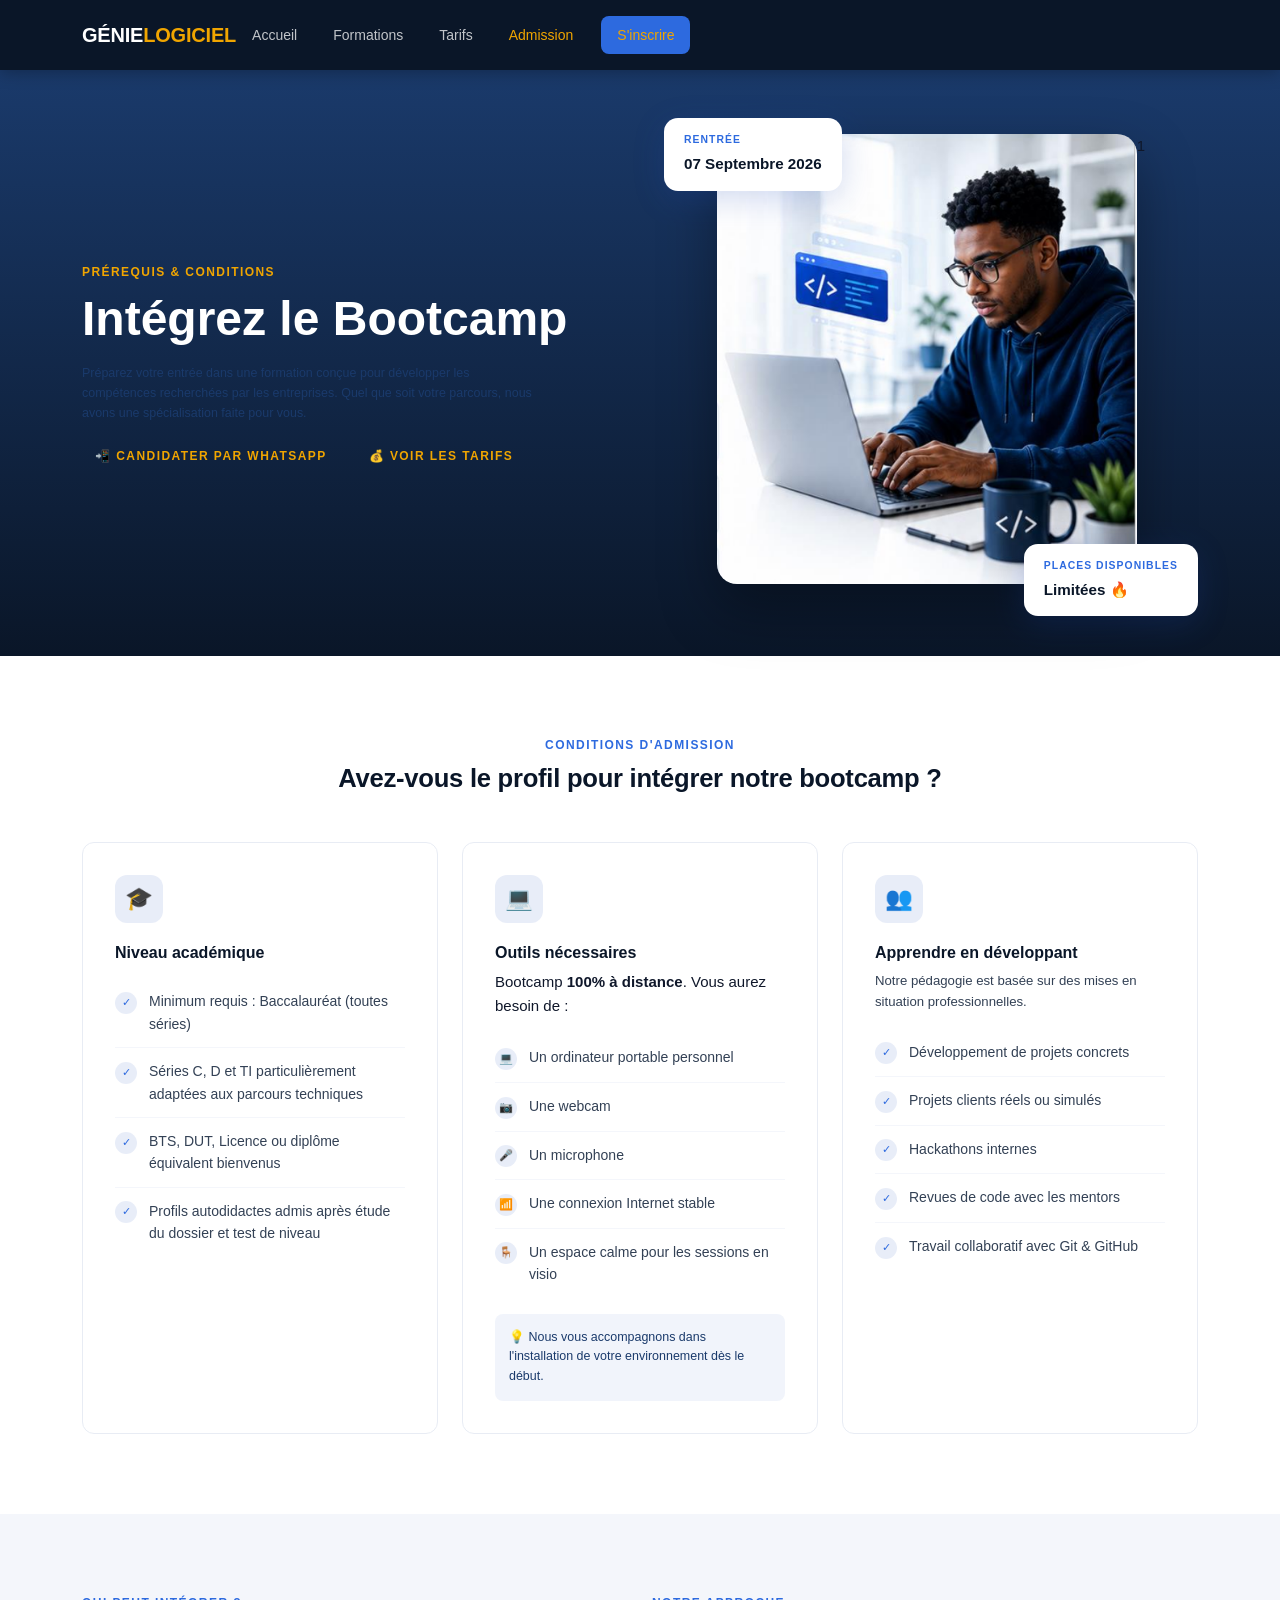
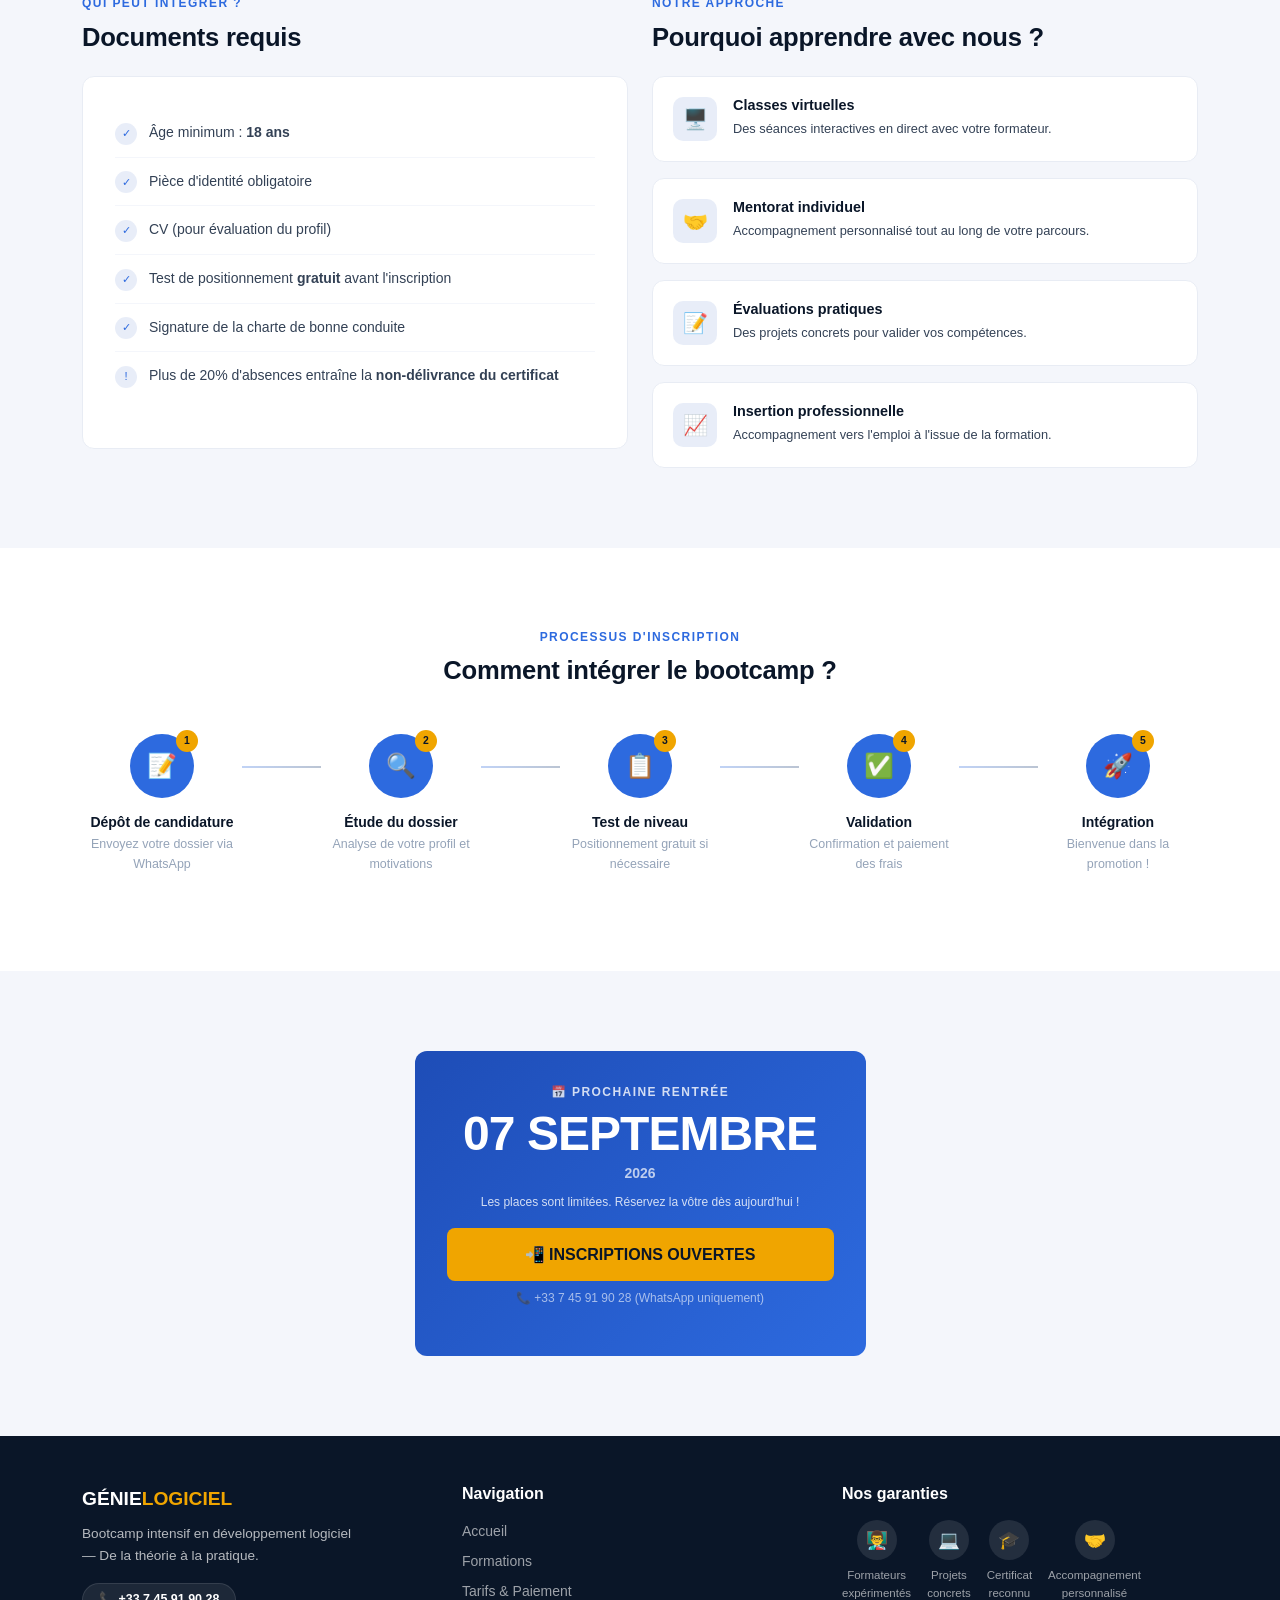
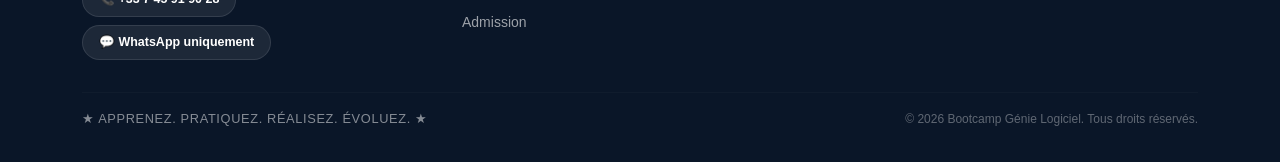
==== commit 7e6a5095: "Retrait du Style sur le fichier formations V1" ====
--- a/admission.html
+++ b/admission.html
@@ -86,8 +86,8 @@
             <li class="admission-check"><div class="check-icon">📶</div><span>Une connexion Internet stable</span></li>
             <li class="admission-check"><div class="check-icon">🪑</div><span>Un espace calme pour les sessions en visio</span></li>
           </ul>
-          <div style="background:rgba(30,77,183,.06);border-radius:var(--radius-sm);padding:.875rem;margin-top:1rem">
-            <p style="font-size:.78rem;color:var(--blue-mid);margin:0;line-height:1.6">
+          <div class="bg-col">
+            <p class="color-paragraphe">
               💡 Nous vous accompagnons dans l'installation de votre environnement dès le début.
             </p>
           </div>
--- a/css/style.css
+++ b/css/style.css
@@ -57,8 +57,8 @@
       margin-top: .2rem;
       text-align: center;
     }
-  </style>
-    .hero-img-wrap {
+    .hero-img-wrap 
+    {
       position: relative;
       display: flex;
       justify-content: center;
@@ -371,6 +371,7 @@
 .section { padding: 5rem 0; }
 .section-alt { background: var(--gray-100); }
 .section-dark { background: var(--blue-dark); }
+.section-formations {padding: 3rem 0 2.5rem;}
 
 /* ── Cards ─────────────────────────────────────────────────────────────────── */
 .card-spec {
@@ -961,6 +962,12 @@
   font-size:1rem;
   max-width:480px;
 }
+.text-formations
+{
+  color:rgba(255,255,255,.7);
+  font-size:1rem;
+  max-width:540px;
+}
 .bg-border
 {
 background:rgba(255,255,255,.05);
@@ -1078,4 +1085,27 @@
 {
   color:rgba(255,255,255,.6);
   font-size:.75rem;
+}
+.bg-col
+{
+  background:rgba(30,77,183,.06);
+  border-radius:var(--radius-sm);
+  padding:.875rem;
+  margin-top:1rem;
+}
+.color-paragraphe
+{
+  font-size:.78rem;
+  color:var(--blue-mid);
+  margin:0;
+  line-height:1.6;
+}
+
+/* ------------------------Apparence fichier formations.html--------------------------------*/
+.big-title
+{
+  color:var(--white);
+  font-size:clamp(2rem,5vw,3rem);
+  font-weight:900;
+  margin-bottom:.5rem; 
 }
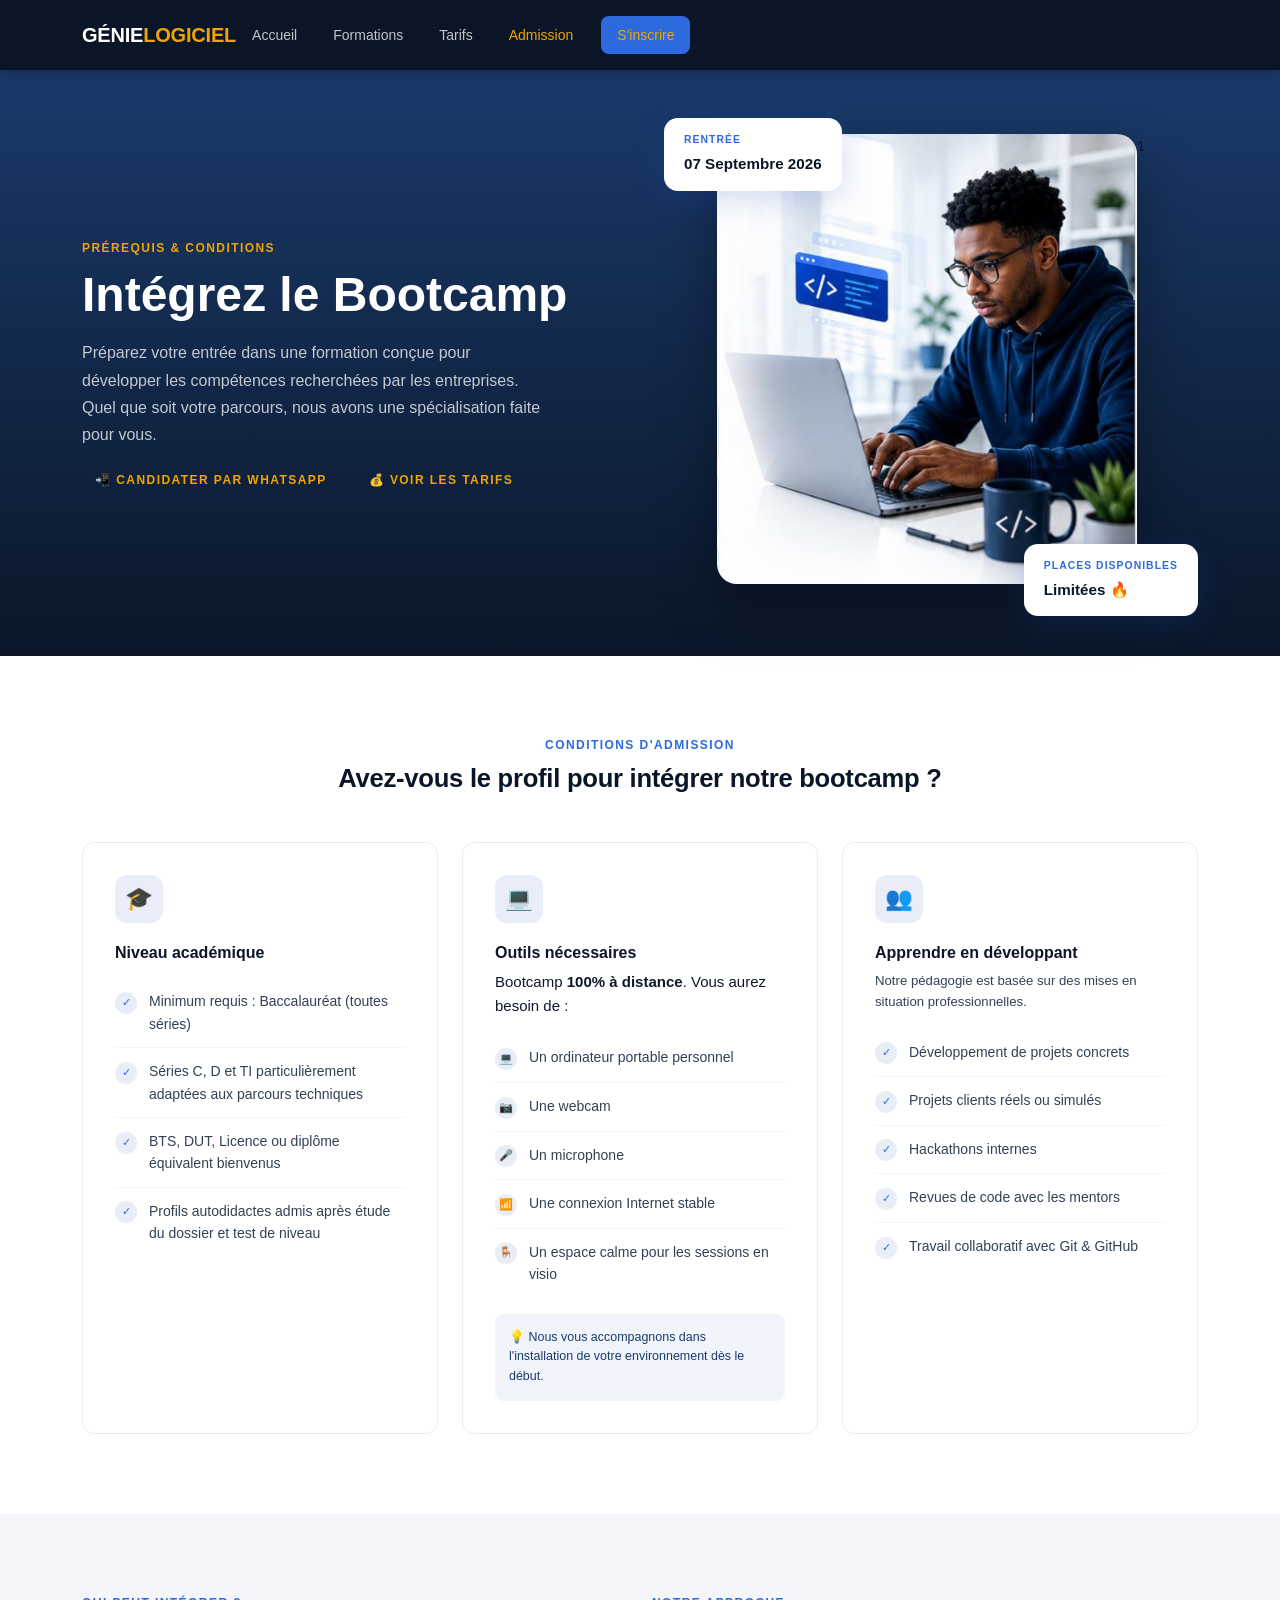
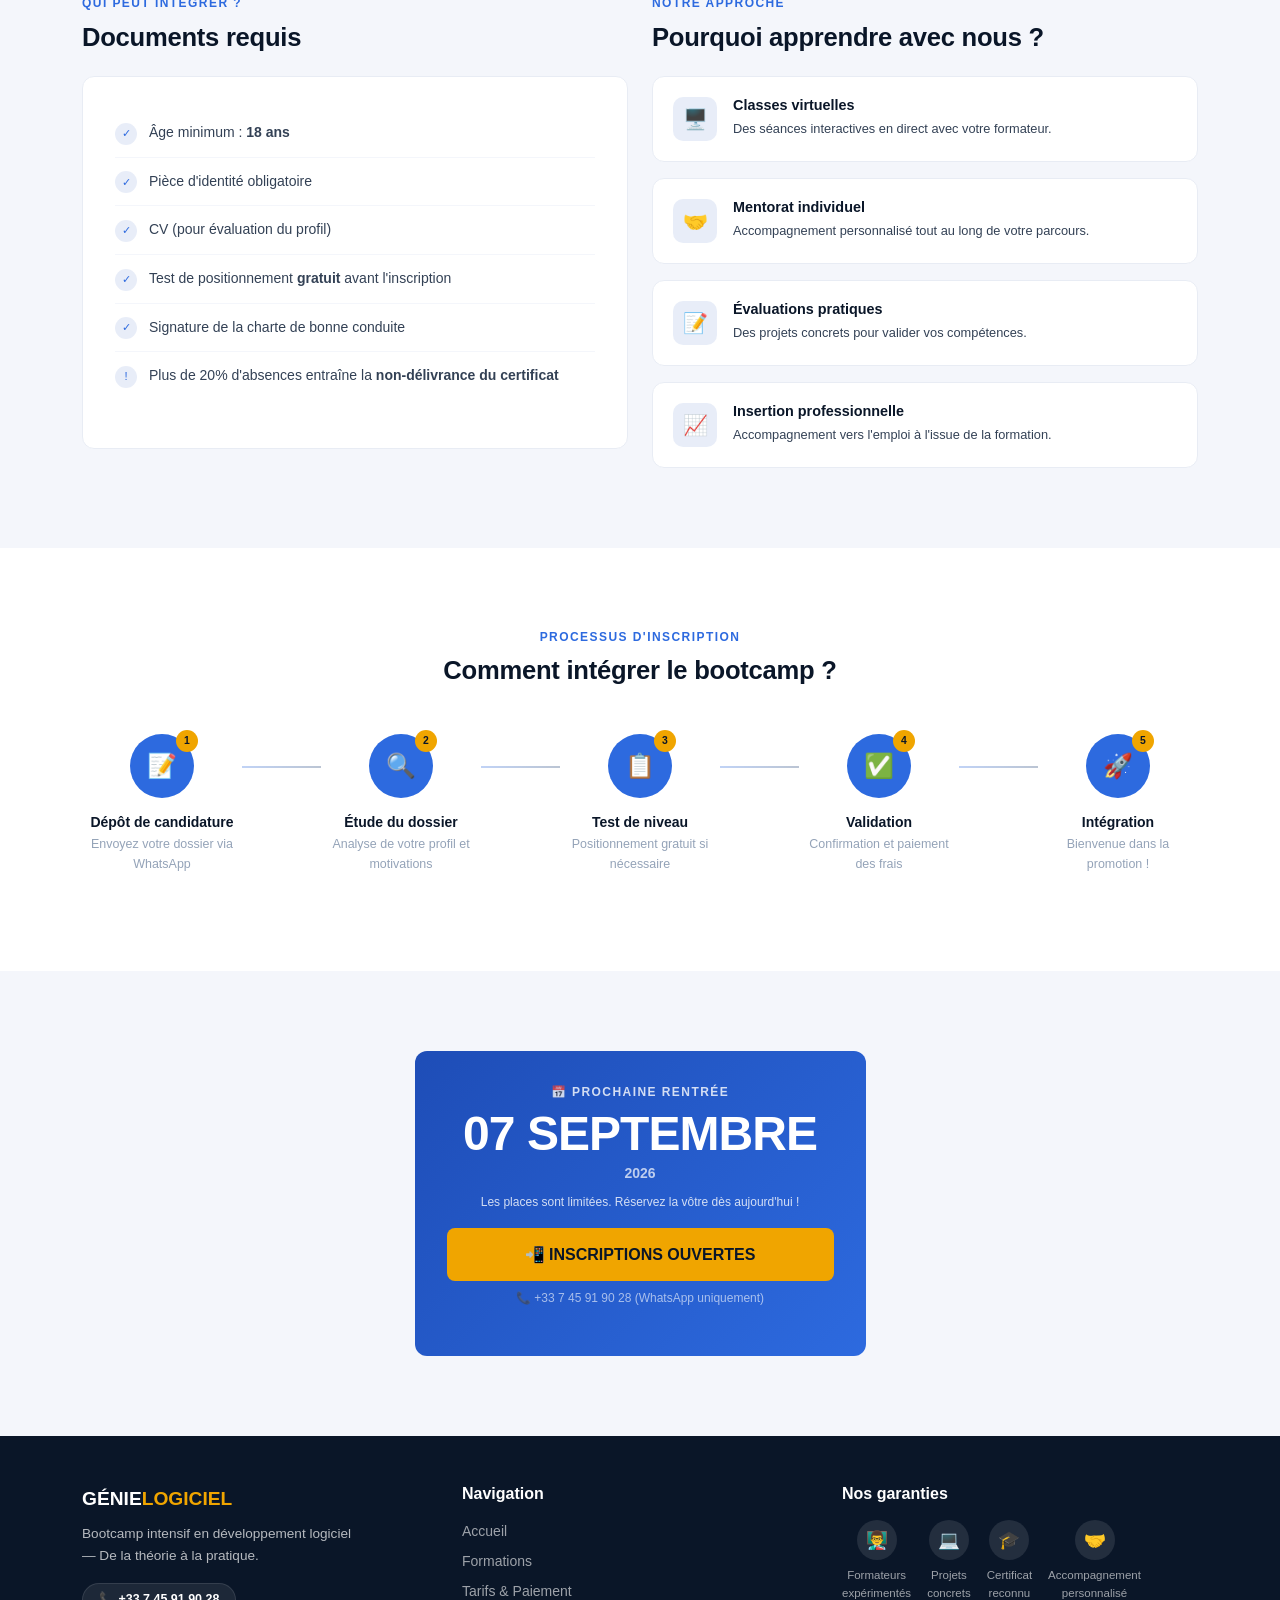
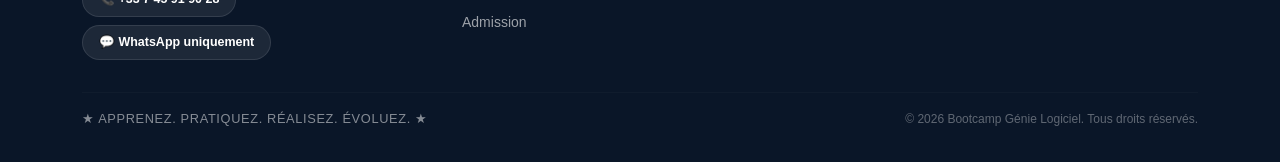
==== commit a5a8d9f7: "formations v2" ====
--- a/admission.html
+++ b/admission.html
@@ -19,7 +19,7 @@
       <div class="col-lg-6 fade-up">
         <div class="section-eyebrow jaune">Prérequis & Conditions</div>
         <h1 class="title-color">Intégrez le Bootcamp</h1>
-        <p class="color-paragraphe ">
+        <p class="color-paragraphe1">
           Préparez votre entrée dans une formation conçue pour développer les compétences
           recherchées par les entreprises. Quel que soit votre parcours, nous avons une
           spécialisation faite pour vous.
--- a/css/style.css
+++ b/css/style.css
@@ -503,7 +503,8 @@
 
 .tech-category ul li::before {
   content: '';
-  width: 6px; height: 6px;
+  width: 6px; 
+  height: 6px;
   border-radius: 50%;
   background: var(--blue-light);
   flex-shrink: 0;
@@ -1000,7 +1001,7 @@
   font-weight:900;
   margin-bottom:1rem;
 }
-.color-paragraphe 
+.color-paragraphe1
 {
   color:rgba(255,255,255,.75);
   font-size:1rem;
@@ -1108,4 +1109,87 @@
   font-size:clamp(2rem,5vw,3rem);
   font-weight:900;
   margin-bottom:.5rem; 
+}
+.bg-tronc
+{
+  background:var(--blue-dark);
+  border-radius:var(--radius);
+  padding:2rem;color:var(--white);
+  height:100%"
+}
+.emoiji-look
+{
+  width:48px;
+  height:48px;
+  border-radius:12px;
+  background:rgba(255,255,255,.1);
+  display:flex;
+  align-items:center;
+  justify-content:center;
+  font-size:1.5rem;
+  margin-bottom:1rem;
+}
+.surtitle
+{
+  font-size:.7rem;
+  font-weight:700;
+  letter-spacing:.1em;
+  color:var(--accent);
+  text-transform:uppercase;
+  margin-bottom:.25rem;
+}
+.title-look
+{
+  font-size:1.4rem;
+  font-weight:800;
+  margin-bottom:.75rem;
+}
+.paragraph-look
+{
+  color:rgba(255,255,255,.7);
+  font-size:.875rem;
+  line-height:1.7;
+}
+.color-bordure{border-top:1px solid rgba(255,255,255,.1);}
+.text-look{font-size:.8rem;color:rgba(255,255,255,.5);}
+.text-custom1{font-size:1.1rem;}
+.text-custom2
+{
+  font-size:.8rem;
+  color:rgba(255,255,255,.5);
+  margin-top:.75rem;
+}
+.text-custom3{font-size:1.3rem;}
+.color-bordure2{border-color:var(--gray-200);}
+.bg-colonne
+{
+ background:linear-gradient(135deg,#1a3a6b,#2d6adf);
+ border-radius:var(--radius);
+ padding:2rem;
+ color:var(--white);
+ height:100%;
+}
+.text-custom4
+{
+ width:48px;
+ height:48px;
+ border-radius:12px;
+ background:rgba(255,255,255,.15);
+}
+.text-custom5
+{
+  font-size:.7rem;
+  letter-spacing:.1em;
+  text-transform:uppercase;
+}
+.title-colonne1
+{
+  font-size:1.4rem;
+  font-weight:800;
+  margin-bottom:.75rem;
+}
+.paragraph-look2
+{
+  font-size:.875rem;
+  line-height:1.7;
 }
